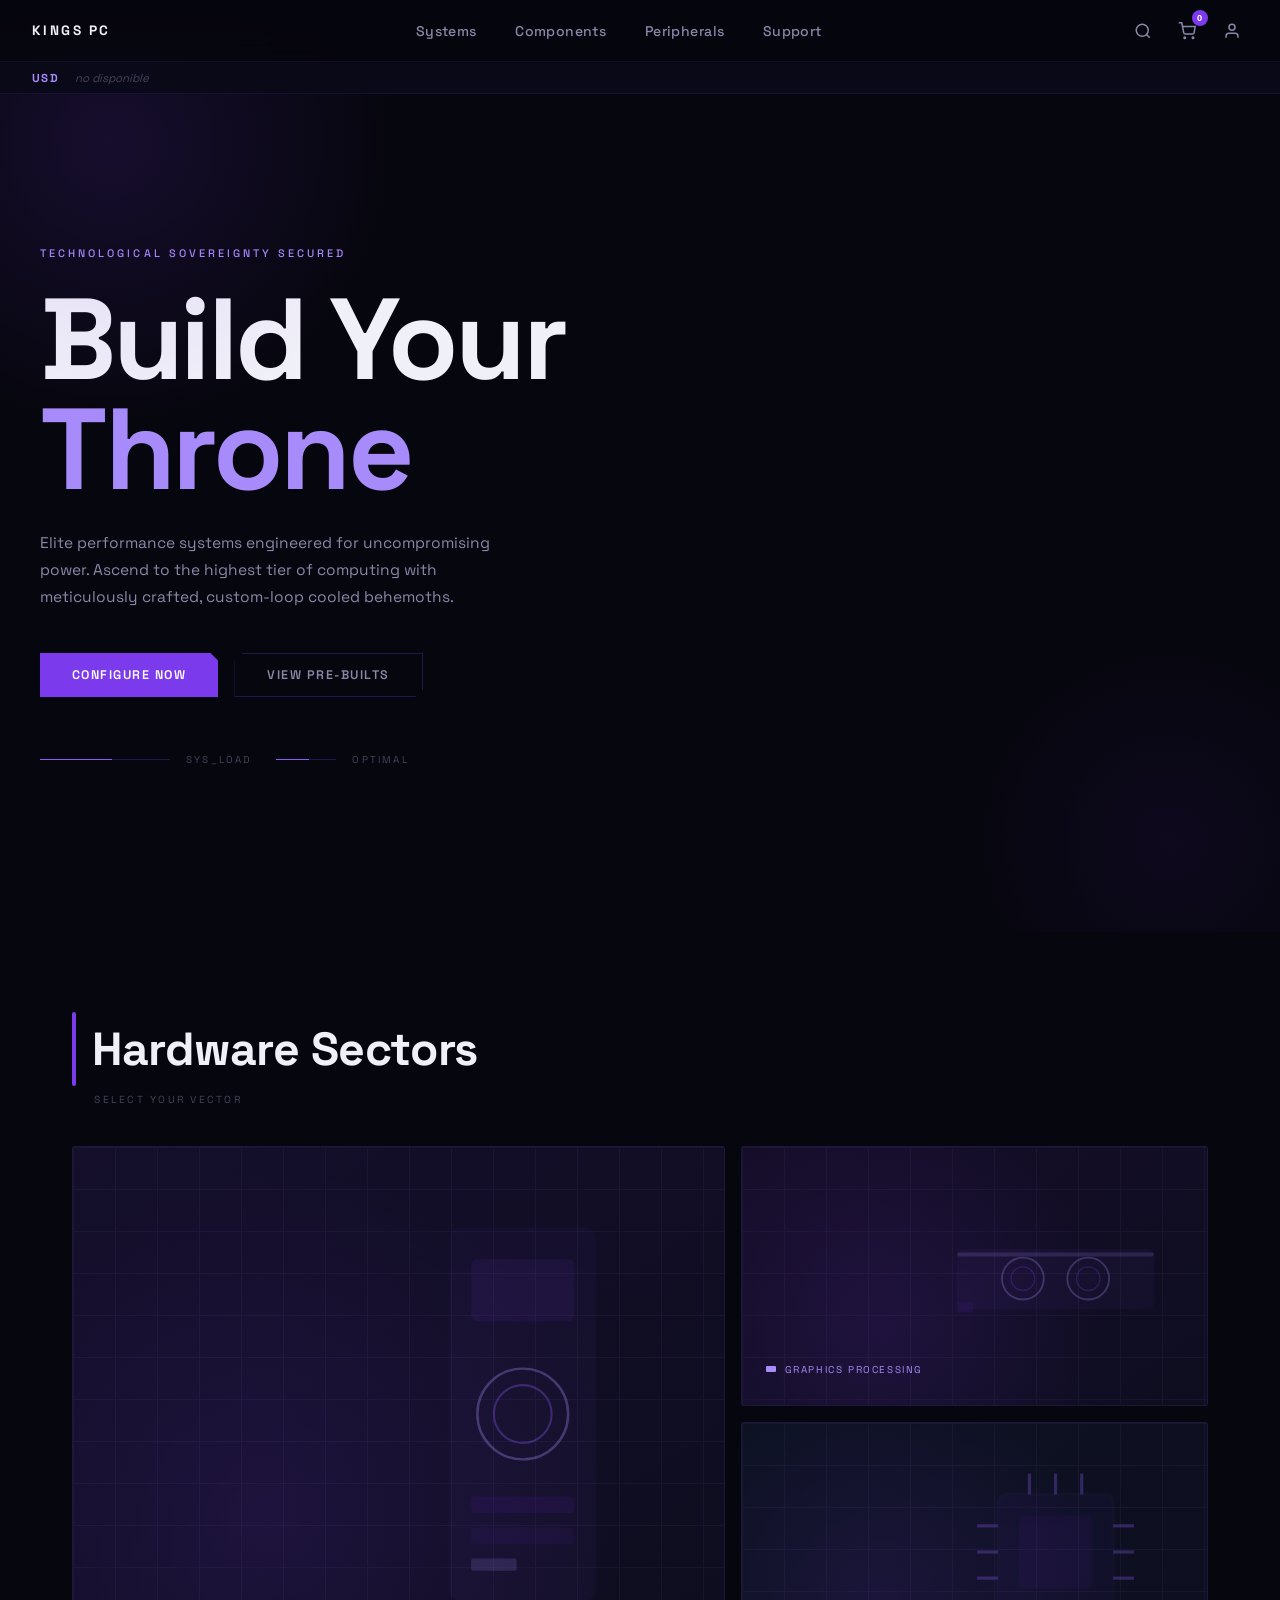
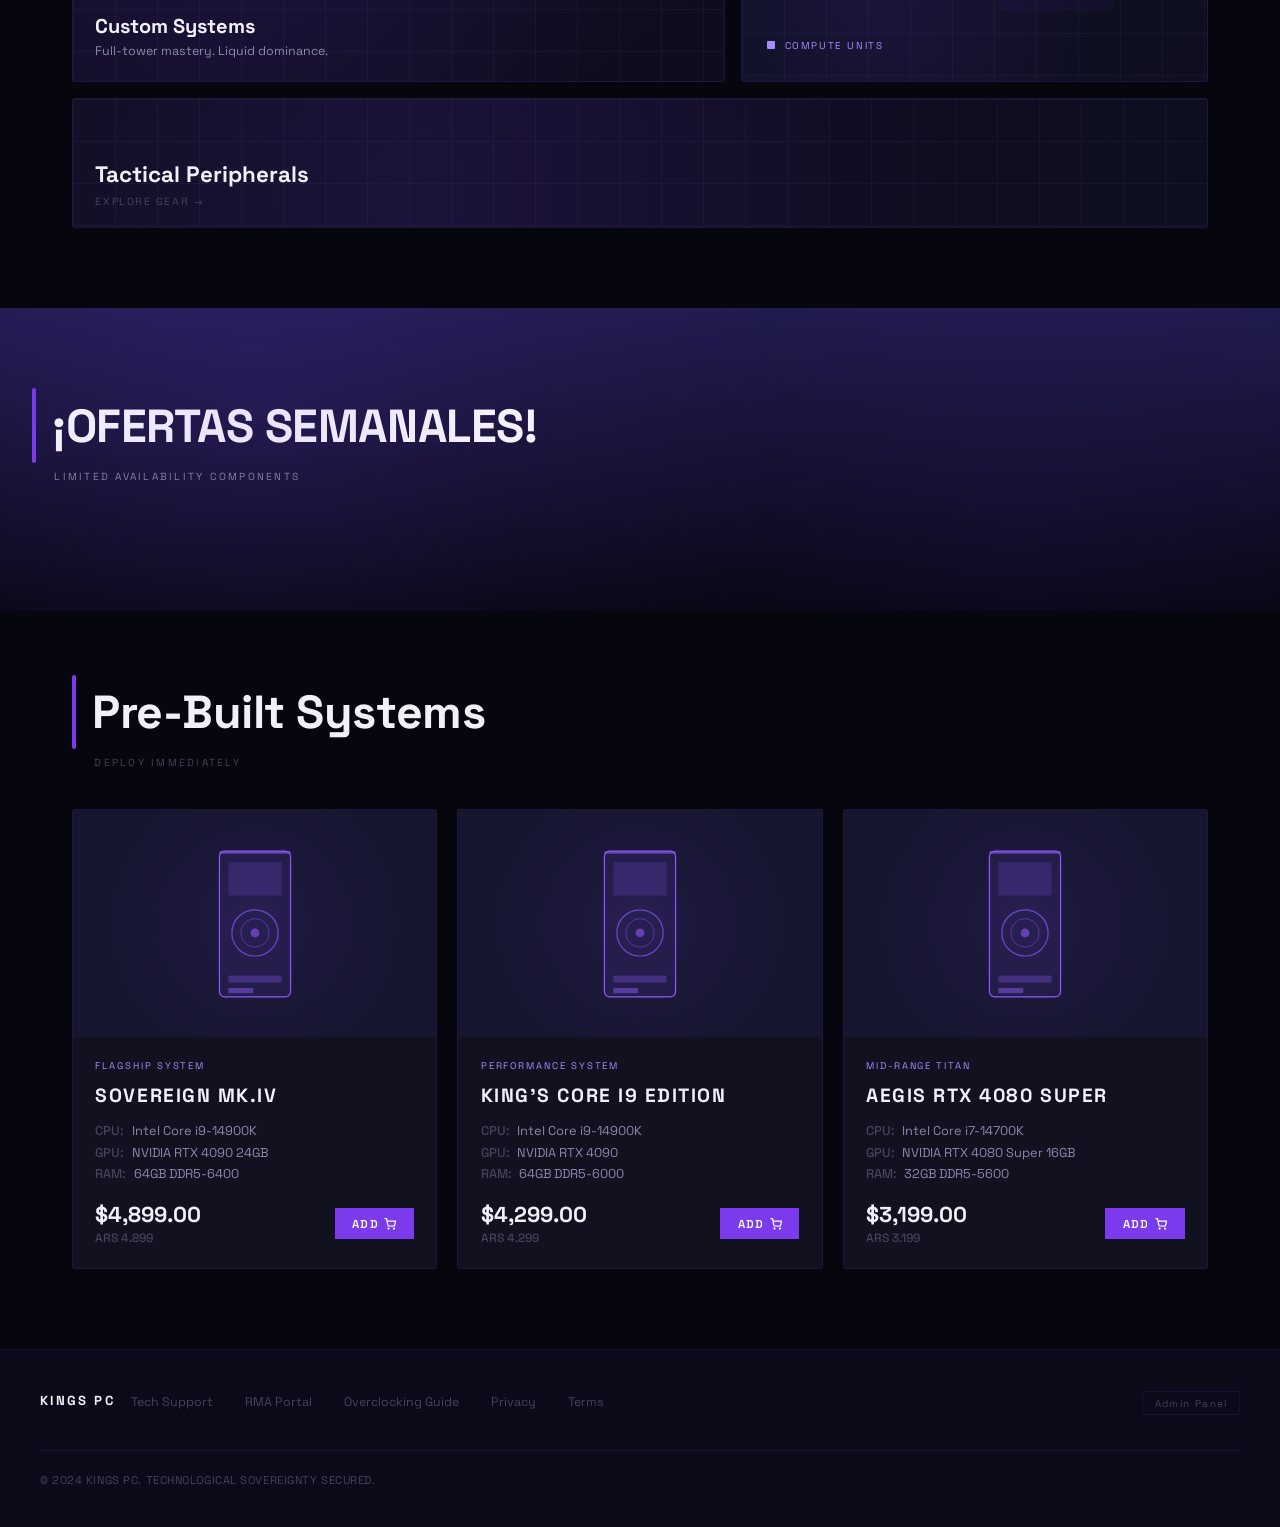
==== index.html @ f5a77131 "renombrar" ====
<!DOCTYPE html>
<html lang="en">
<head>
  <meta charset="UTF-8">
  <meta name="viewport" content="width=device-width, initial-scale=1.0">
  <title>KINGS PC — Technological Sovereignty Secured</title>
  <link rel="preconnect" href="https://fonts.googleapis.com">
  <link href="https://fonts.googleapis.com/css2?family=Space+Grotesk:wght@300;400;500;600;700&display=swap" rel="stylesheet">
  <link rel="stylesheet" href="assets/styles.css">
</head>
<body>

<!-- ── PROMO BANNER ── -->
<div class="promo-banner" id="promo-banner">
  <div class="promo-inner">
    <div class="promo-fire">🔥</div>
    <span class="promo-text" id="promo-text">HOT SALE FINALIZA EN</span>
    <div class="promo-timer" id="promo-timer">
      <div class="time-box"><span id="t-days">00</span><small>DÍAS</small></div>
      <div class="time-sep">:</div>
      <div class="time-box"><span id="t-hours">00</span><small>HS</small></div>
      <div class="time-sep">:</div>
      <div class="time-box"><span id="t-mins">00</span><small>MIN</small></div>
      <div class="time-sep">:</div>
      <div class="time-box"><span id="t-secs">00</span><small>SEG</small></div>
    </div>
    <div class="promo-fire">🔥</div>
  </div>
</div>

<!-- ── NAVIGATION ── -->
<nav class="nav">
  <div class="nav-logo" onclick="goView('home')">KINGS PC</div>
  <ul class="nav-links" id="nav-links"><!-- rendered by app.js --></ul>
  <div class="nav-actions">
    <button class="nav-icon" onclick="goView('home')" title="Search">
      <svg width="18" height="18" viewBox="0 0 24 24" fill="none" stroke="currentColor" stroke-width="2"><circle cx="11" cy="11" r="8"/><line x1="21" y1="21" x2="16.65" y2="16.65"/></svg>
    </button>
    <button class="nav-icon" onclick="goView('cart')" title="Cart">
      <svg width="18" height="18" viewBox="0 0 24 24" fill="none" stroke="currentColor" stroke-width="2"><circle cx="9" cy="21" r="1"/><circle cx="20" cy="21" r="1"/><path d="M1 1h4l2.68 13.39a2 2 0 0 0 2 1.61h9.72a2 2 0 0 0 2-1.61L23 6H6"/></svg>
      <span class="cart-badge" id="cart-badge">0</span>
    </button>
    <button class="nav-icon" onclick="toggleAuthModal()" title="Account">
      <svg width="18" height="18" viewBox="0 0 24 24" fill="none" stroke="currentColor" stroke-width="2"><path d="M20 21v-2a4 4 0 0 0-4-4H8a4 4 0 0 0-4 4v2"/><circle cx="12" cy="7" r="4"/></svg>
      <span class="user-status-dot" id="user-status-dot"></span>
    </button>
    <button class="hamburger" id="ham-btn" onclick="toggleMobNav()">
      <span></span><span></span><span></span>
    </button>
  </div>
</nav>

<!-- ── TICKER DÓLAR ── -->
<div class="dolar-ticker" id="dolar-ticker">
  <span class="ticker-label">USD</span>
  <div class="ticker-items" id="ticker-items">
    <span class="ticker-item loading">cargando cotizaciones…</span>
  </div>
  <span class="ticker-updated" id="ticker-updated"></span>
</div>

<!-- ── MOBILE NAV ── -->
<div class="mob-nav" id="mob-nav">
  <button class="mob-close" onclick="toggleMobNav()">✕</button>
  <div id="mob-nav-links"><!-- rendered by app.js --></div>
</div>

<!-- ══════════════════════════════ HOME VIEW ══════════════════════════════ -->
<section class="view active" id="v-home">

  <!-- HERO -->
  <div class="hero">
    <div class="hero-inner">
      <p class="hero-tag" id="hero-tag"></p>
      <h1 class="hero-title" id="hero-title"></h1>
      <p class="hero-desc" id="hero-desc"></p>
      <div class="hero-btns">
        <button class="btn-fill" id="hero-btn1" onclick="goView('components')"></button>
        <button class="btn-ghost" id="hero-btn2" onclick="scrollToSystems()"></button>
      </div>
      <div class="hero-indicator">
        <div class="ind-bar"></div>
        <span class="ind-label">Sys_Load</span>
        <div class="ind-bar" style="width:60px;margin-left:.5rem"></div>
        <span class="ind-label">Optimal</span>
      </div>
    </div>
  </div>

  <!-- HARDWARE SECTORS -->
  <div class="sectors">
    <div class="sec-hdr">
      <h2>Hardware Sectors</h2>
      <p class="sec-sub">Select Your Vector</p>
    </div>
    <div class="sectors-grid">

      <!-- Large: Custom Systems -->
      <div class="sector-card large" onclick="goView('home');scrollToSystems()">
        <div class="sector-bg bg-custom"></div>
        <div class="sector-grid-lines"></div>
        <div class="sector-glow"></div>
        <svg style="position:absolute;right:12%;top:50%;transform:translateY(-50%);width:38%;opacity:.35" viewBox="0 0 120 200" fill="none" xmlns="http://www.w3.org/2000/svg">
          <rect x="25" y="10" width="70" height="180" rx="5" fill="#8b5cf6" opacity=".12" stroke="#8b5cf6" stroke-width="1.2"/>
          <rect x="35" y="25" width="50" height="30" rx="3" fill="#7c3aed" opacity=".25"/>
          <circle cx="60" cy="100" r="22" fill="none" stroke="#a78bfa" stroke-width="1.2"/>
          <circle cx="60" cy="100" r="14" fill="none" stroke="#8b5cf6" stroke-width="1"/>
          <rect x="35" y="140" width="50" height="8" rx="2" fill="#5b21b6" opacity=".4"/>
          <rect x="35" y="155" width="50" height="8" rx="2" fill="#5b21b6" opacity=".3"/>
          <rect x="35" y="170" width="22" height="6" rx="1" fill="#a78bfa" opacity=".5"/>
        </svg>
        <div class="sector-label">
          <div class="sector-name" id="sector-custom-name">Custom Systems</div>
          <div class="sector-desc" id="sector-custom-desc">Full-tower mastery. Liquid dominance.</div>
        </div>
      </div>

      <!-- Graphics Processing -->
      <div class="sector-card" onclick="goView('components')">
        <div class="sector-bg bg-gpu"></div>
        <div class="sector-grid-lines"></div>
        <div class="sector-glow"></div>
        <svg style="position:absolute;right:10%;top:50%;transform:translateY(-50%);width:45%;opacity:.3" viewBox="0 0 160 80" fill="none" xmlns="http://www.w3.org/2000/svg">
          <rect x="5" y="20" width="150" height="45" rx="4" fill="#8b5cf6" opacity=".15" stroke="#8b5cf6" stroke-width="1.2"/>
          <circle cx="55" cy="42" r="16" fill="none" stroke="#a78bfa" stroke-width="1.4"/>
          <circle cx="55" cy="42" r="9" fill="none" stroke="#7c3aed" stroke-width="1"/>
          <circle cx="105" cy="42" r="16" fill="none" stroke="#a78bfa" stroke-width="1.4"/>
          <circle cx="105" cy="42" r="9" fill="none" stroke="#7c3aed" stroke-width="1"/>
          <rect x="5" y="60" width="12" height="8" rx="1" fill="#5b21b6" opacity=".5"/>
          <rect x="5" y="22" width="150" height="3" rx="1" fill="#a78bfa" opacity=".6"/>
        </svg>
        <div class="sector-label">
          <div class="sector-icon-row">
            <svg width="12" height="12" viewBox="0 0 24 24" fill="currentColor"><rect x="2" y="6" width="20" height="12" rx="2"/></svg>
            <span id="sector-gpu-name">Graphics Processing</span>
          </div>
        </div>
      </div>

      <!-- Compute Units -->
      <div class="sector-card" onclick="goView('components')">
        <div class="sector-bg bg-cpu"></div>
        <div class="sector-grid-lines"></div>
        <div class="sector-glow"></div>
        <svg style="position:absolute;right:10%;top:50%;transform:translateY(-50%);width:45%;opacity:.3" viewBox="0 0 80 80" fill="none" xmlns="http://www.w3.org/2000/svg">
          <rect x="18" y="18" width="44" height="44" rx="3" fill="#7c3aed" opacity=".15" stroke="#8b5cf6" stroke-width="1.2"/>
          <rect x="26" y="26" width="28" height="28" rx="2" fill="#5b21b6" opacity=".3"/>
          <line x1="18" y1="30" x2="10" y2="30" stroke="#8b5cf6" stroke-width="1.2"/>
          <line x1="18" y1="40" x2="10" y2="40" stroke="#8b5cf6" stroke-width="1.2"/>
          <line x1="18" y1="50" x2="10" y2="50" stroke="#8b5cf6" stroke-width="1.2"/>
          <line x1="62" y1="30" x2="70" y2="30" stroke="#8b5cf6" stroke-width="1.2"/>
          <line x1="62" y1="40" x2="70" y2="40" stroke="#8b5cf6" stroke-width="1.2"/>
          <line x1="62" y1="50" x2="70" y2="50" stroke="#8b5cf6" stroke-width="1.2"/>
          <line x1="30" y1="18" x2="30" y2="10" stroke="#8b5cf6" stroke-width="1.2"/>
          <line x1="40" y1="18" x2="40" y2="10" stroke="#8b5cf6" stroke-width="1.2"/>
          <line x1="50" y1="18" x2="50" y2="10" stroke="#8b5cf6" stroke-width="1.2"/>
        </svg>
        <div class="sector-label">
          <div class="sector-icon-row">
            <svg width="12" height="12" viewBox="0 0 24 24" fill="currentColor"><rect x="4" y="4" width="16" height="16" rx="2"/></svg>
            <span id="sector-cpu-name">Compute Units</span>
          </div>
        </div>
      </div>

    </div>

    <!-- Peripherals full-width card -->
    <div class="sector-card" style="margin-top:1rem;height:130px;" onclick="goView('home')">
      <div class="sector-bg bg-periph"></div>
      <div class="sector-grid-lines"></div>
      <div class="sector-glow"></div>
      <div class="sector-label" style="bottom:1.2rem">
        <div class="sector-name" style="font-size:1.4rem" id="sector-periph-name">Tactical Peripherals</div>
        <div class="sector-cta" id="sector-periph-cta">Explore Gear →</div>
      </div>
    </div>
  </div>

    </div>
  </div>

  <!-- WEEKLY OFFERS -->
  <div class="weekly-offers" id="weekly-offers-section">
    <div class="offers-bg"></div>
    <div class="sec-hdr">
      <h2 style="color:#fff">¡OFERTAS SEMANALES!</h2>
      <p class="sec-sub" style="color:rgba(255,255,255,.5)">Limited availability components</p>
    </div>
    <div class="offers-grid" id="offers-grid"></div>
  </div>

  <!-- FEATURED SYSTEMS -->
  <div class="featured" id="featured-systems">
    <div class="sec-hdr">
      <h2>Pre-Built Systems</h2>
      <p class="sec-sub">Deploy Immediately</p>
    </div>
    <div class="sys-grid" id="sys-grid"></div>
  </div>

</section>

<!-- ══════════════════════════════ COMPONENTS VIEW ══════════════════════════════ -->
<section class="view" id="v-components">
  <div class="page-top">
    <h1>Components</h1>
  </div>
  <div class="comp-layout">
    <aside class="filters">
      <div class="filter-group">
        <div class="filter-lbl">Category</div>
        <label class="filter-opt"><input type="checkbox" checked data-filter="cat" value="gpu"><label>Graphics Cards (GPU)</label></label>
        <label class="filter-opt"><input type="checkbox" data-filter="cat" value="cpu"><label>Processors (CPU)</label></label>
        <label class="filter-opt"><input type="checkbox" data-filter="cat" value="mb"><label>Motherboards</label></label>
        <label class="filter-opt"><input type="checkbox" data-filter="cat" value="ram"><label>Memory (RAM)</label></label>
        <label class="filter-opt"><input type="checkbox" data-filter="cat" value="storage"><label>Storage (NVMe)</label></label>
        <label class="filter-opt"><input type="checkbox" data-filter="cat" value="cooling"><label>Cooling</label></label>
      </div>
      <div class="filter-group">
        <div class="filter-lbl">Brand</div>
        <label class="filter-opt"><input type="checkbox" checked data-filter="brand" value="nvidia"><label>NVIDIA</label></label>
        <label class="filter-opt"><input type="checkbox" checked data-filter="brand" value="amd"><label>AMD</label></label>
        <label class="filter-opt"><input type="checkbox" data-filter="brand" value="intel"><label>Intel</label></label>
        <label class="filter-opt"><input type="checkbox" data-filter="brand" value="corsair"><label>Corsair</label></label>
        <label class="filter-opt"><input type="checkbox" data-filter="brand" value="noctua"><label>Noctua</label></label>
      </div>
      <div class="filter-group">
        <div class="filter-lbl">Price Range</div>
        <div class="price-btns">
          <button class="price-btn" onclick="setPriceFilter('under500',this)">Under $500</button>
          <button class="price-btn on" onclick="setPriceFilter('500plus',this)">$500+</button>
          <button class="price-btn on" onclick="setPriceFilter('3000plus',this)">$3000+</button>
        </div>
      </div>
    </aside>
    <div class="prod-grid" id="prod-grid"></div>
  </div>
</section>

<!-- ══════════════════════════════ PRODUCT DETAIL VIEW ══════════════════════════════ -->
<section class="view" id="v-detail">
  <div class="detail-view" id="detail-inner"></div>
</section>

<!-- ══════════════════════════════ CART VIEW ══════════════════════════════ -->
<section class="view" id="v-cart">
  <div class="cart-view">
    <h1 class="cart-ttl">Active Requisition</h1>
    <p class="cart-sub">Verify specifications before initialization</p>
    <div class="cart-layout">
      <div class="cart-items" id="cart-items"></div>
      <div class="order-sum">
        <h3>Order Summary</h3>
        <div class="o-row"><span class="ol" id="cart-item-count">Subtotal (0 items)</span><span class="ov" id="cart-subtotal">$0.00</span></div>
        <div class="o-row"><span class="ol">Secure Shipping</span><span class="om">Calculated next</span></div>
        <div class="o-row"><span class="ol">Estimated Tax</span><span class="om">—</span></div>
        <div class="o-total">
          <span class="ol">Total Due</span>
          <span class="oa" id="cart-total">$0.00</span>
        </div>
        <button class="btn-checkout" onclick="showToast('Redirecting to secure checkout...')">
          Initialize Checkout →
        </button>
        <div class="secure-row">
          <svg width="12" height="12" viewBox="0 0 24 24" fill="none" stroke="currentColor" stroke-width="2"><rect x="3" y="11" width="18" height="11" rx="2"/><path d="M7 11V7a5 5 0 0 1 10 0v4"/></svg>
          Encrypted Transaction
        </div>
      </div>
    </div>
  </div>
</section>

<!-- ── AUTH MODAL ── -->
<div class="auth-overlay" id="auth-overlay">
  <div class="auth-modal">
    <button class="auth-close" onclick="toggleAuthModal()">✕</button>
    
    <div id="auth-logged-in" style="display:none">
      <div class="auth-profile">
        <div class="profile-avatar" id="p-avatar"></div>
        <h2 id="p-name">Username</h2>
        <p id="p-email">user@example.com</p>
        <div class="profile-actions">
          <button class="btn-fill" onclick="logout()">Terminate Session</button>
        </div>
      </div>
    </div>

    <div id="auth-logged-out">
      <div class="auth-tabs">
        <button class="auth-tab active" id="tab-login" onclick="setAuthTab('login')">Login</button>
        <button class="auth-tab" id="tab-signup" onclick="setAuthTab('signup')">Register</button>
      </div>

      <div class="auth-form active" id="form-login">
        <div class="a-field">
          <label>Email Address</label>
          <input type="email" id="l-email" placeholder="name@domain.com">
        </div>
        <div class="a-field">
          <label>Password</label>
          <input type="password" id="l-pass" placeholder="••••••••">
        </div>
        <button class="btn-auth" onclick="login()">Access System</button>
      </div>

      <div class="auth-form" id="form-signup">
        <div class="a-field">
          <label>Full Name</label>
          <input type="text" id="s-name" placeholder="John Doe">
        </div>
        <div class="a-field">
          <label>Email Address</label>
          <input type="email" id="s-email" placeholder="name@domain.com">
        </div>
        <div class="a-field">
          <label>Password</label>
          <input type="password" id="s-pass" placeholder="••••••••">
        </div>
        <button class="btn-auth" onclick="signup()">Initialize Registration</button>
      </div>
    </div>
  </div>
</div>

<!-- ── FOOTER ── -->
<footer>
  <div class="footer-inner">
    <div class="f-logo">Kings PC</div>
    <ul class="f-links" id="f-links"><!-- rendered by app.js --></ul>
    <div style="margin-left:auto">
      <a href="admin/index.html" class="admin-link">Admin Panel</a>
    </div>
    <p class="f-copy" id="f-copy"></p>
  </div>
</footer>

<!-- Toast -->
<div class="toast" id="toast">
  <div class="toast-dot"></div>
  <span id="toast-msg"></span>
</div>

<script src="assets/app.js"></script>
</body>
</html>
---- assets/styles.css ----
:root {
  --bg0: #06060e;
  --bg1: #0a0a18;
  --bg2: #0f0f20;
  --bg3: #141428;
  --card: #111120;
  --card2: #161630;
  --acc: #7c3aed;
  --acc-mid: #8b5cf6;
  --acc-light: #a78bfa;
  --acc-pale: #c4b5fd;
  --acc-glow: rgba(124,58,237,.22);
  --txt: #f0f0f8;
  --txt2: #8888a8;
  --txt3: #44445a;
  --bdr: rgba(110,70,240,.13);
  --bdr-mid: rgba(110,70,240,.28);
  --bdr-hi: rgba(110,70,240,.55);
}
*,*::before,*::after{box-sizing:border-box;margin:0;padding:0}
html{scroll-behavior:smooth}
body{font-family:'Space Grotesk',-apple-system,sans-serif;background:var(--bg0);color:var(--txt);min-height:100vh;overflow-x:hidden}

/* ── NAV ── */
.nav{
  position:fixed;top:0;left:0;right:0;z-index:100;
  display:flex;align-items:center;justify-content:space-between;
  padding:0 2rem;height:62px;
  background:rgba(6,6,14,.88);backdrop-filter:blur(20px);-webkit-backdrop-filter:blur(20px);
  border-bottom:1px solid var(--bdr);
}
.nav-logo{font-size:.85rem;font-weight:700;letter-spacing:.18em;text-transform:uppercase;cursor:pointer;transition:color .2s}
.nav-logo:hover{color:var(--acc-light)}
.nav-links{display:flex;gap:2.4rem;list-style:none}
.nav-links a{text-decoration:none;color:var(--txt2);font-size:.88rem;font-weight:500;letter-spacing:.03em;cursor:pointer;transition:color .2s;padding-bottom:2px;border-bottom:1px solid transparent}
.nav-links a:hover,.nav-links a.active{color:var(--txt)}
.nav-links a.active{border-bottom-color:var(--acc-mid)}
.nav-actions{display:flex;align-items:center;gap:.75rem}
.nav-icon{background:none;border:none;color:var(--txt2);cursor:pointer;padding:.45rem;border-radius:6px;transition:color .2s,background .2s;display:flex;align-items:center;justify-content:center;position:relative}
.nav-icon:hover{color:var(--txt);background:var(--bg3)}
.cart-badge{position:absolute;top:-4px;right:-4px;background:var(--acc);color:#fff;font-size:.58rem;font-weight:700;width:16px;height:16px;border-radius:50%;display:flex;align-items:center;justify-content:center;pointer-events:none}
.hamburger{display:none;background:none;border:none;cursor:pointer;padding:4px;flex-direction:column;gap:5px}
.hamburger span{display:block;width:22px;height:2px;background:var(--txt2);border-radius:2px;transition:all .3s}

/* ── TICKER DÓLAR ── */
.dolar-ticker{
  position:fixed;top:62px;left:0;right:0;z-index:99;
  display:flex;align-items:center;gap:1rem;
  padding:0 2rem;height:32px;
  background:rgba(10,10,24,.92);backdrop-filter:blur(12px);
  border-bottom:1px solid var(--bdr);
  font-size:.72rem;overflow:hidden;
}
.ticker-label{
  font-weight:700;letter-spacing:.12em;text-transform:uppercase;
  color:var(--acc-light);flex-shrink:0;
}
.ticker-items{display:flex;gap:1.6rem;flex:1;overflow:hidden}
.ticker-item{
  display:flex;align-items:center;gap:.45rem;white-space:nowrap;color:var(--txt2);
}
.ticker-item.loading{color:var(--txt3);font-style:italic}
.ticker-casa{font-weight:600;color:var(--txt);letter-spacing:.04em}
.ticker-buy{color:#6ee7b7}
.ticker-sell{color:#f87171}
.ticker-sep{color:var(--txt3)}
.ticker-updated{flex-shrink:0;color:var(--txt3);font-size:.65rem;margin-left:auto}

/* ── VIEWS ── */
.view{display:none}.view.active{display:block}

/* ── HERO ── */
.hero{
  min-height:100vh;display:flex;flex-direction:column;justify-content:center;
  padding:8rem 2rem 5rem;margin-top:32px;position:relative;overflow:hidden;
}
.hero::before{content:'';position:absolute;top:-180px;left:-180px;width:580px;height:580px;background:radial-gradient(circle,rgba(124,58,237,.14) 0%,transparent 70%);pointer-events:none}
.hero::after{content:'';position:absolute;bottom:-120px;right:-100px;width:420px;height:420px;background:radial-gradient(circle,rgba(91,33,182,.09) 0%,transparent 70%);pointer-events:none}
.hero-inner{max-width:1200px;margin:0 auto;width:100%}
.hero-tag{font-size:.68rem;letter-spacing:.28em;text-transform:uppercase;color:var(--acc-light);margin-bottom:1.6rem;font-weight:500}
.hero-title{font-size:clamp(3.2rem,9vw,7.5rem);font-weight:700;line-height:.95;margin-bottom:1.6rem;letter-spacing:-.03em}
.hero-title .acc{color:var(--acc-light)}
.hero-desc{font-size:.97rem;color:var(--txt2);line-height:1.75;max-width:460px;margin-bottom:2.6rem}
.hero-btns{display:flex;gap:1rem;flex-wrap:wrap}
.btn-fill{
  background:var(--acc);color:#fff;border:none;padding:.82rem 2rem;
  font-family:inherit;font-size:.78rem;font-weight:600;letter-spacing:.12em;text-transform:uppercase;
  cursor:pointer;transition:background .2s,transform .15s;
  clip-path:polygon(0 0,calc(100% - 8px) 0,100% 8px,100% 100%,0 100%);
}
.btn-fill:hover{background:var(--acc-mid);transform:translateY(-1px)}
.btn-ghost{
  background:transparent;color:var(--txt2);padding:.82rem 2rem;
  border:1px solid var(--bdr-mid);font-family:inherit;font-size:.78rem;font-weight:600;letter-spacing:.12em;text-transform:uppercase;
  cursor:pointer;transition:all .2s;
  clip-path:polygon(8px 0,100% 0,100% calc(100% - 8px),calc(100% - 8px) 100%,0 100%,0 8px);
}
.btn-ghost:hover{color:var(--txt);border-color:var(--bdr-hi);transform:translateY(-1px)}
.hero-indicator{display:flex;align-items:center;gap:1rem;margin-top:3.5rem}
.ind-bar{height:1px;width:130px;background:var(--bdr-mid);position:relative;overflow:hidden}
.ind-bar::after{content:'';position:absolute;left:0;top:0;height:100%;width:55%;background:var(--acc-mid);animation:indSlide 3s ease-in-out infinite}
@keyframes indSlide{0%{transform:translateX(-100%)}50%{transform:translateX(100%)}100%{transform:translateX(220%)}}
.ind-label{font-size:.62rem;letter-spacing:.22em;color:var(--txt3);text-transform:uppercase}

/* ── SECTORS ── */
.sectors{padding:5rem 2rem;max-width:1200px;margin:0 auto}
.sec-hdr{margin-bottom:2.5rem}
.sec-hdr h2{font-size:clamp(1.8rem,4vw,2.9rem);font-weight:700;letter-spacing:-.01em;display:flex;align-items:center;gap:1rem}
.sec-hdr h2::before{content:'';display:block;width:4px;height:1.6em;background:var(--acc);border-radius:2px;flex-shrink:0}
.sec-sub{font-size:.64rem;letter-spacing:.22em;text-transform:uppercase;color:var(--txt3);margin-top:.45rem;margin-left:1.4rem}
.sectors-grid{display:grid;grid-template-columns:1.4fr 1fr;grid-template-rows:260px 260px;gap:1rem}
.sector-card{
  position:relative;border-radius:3px;overflow:hidden;cursor:pointer;
  border:1px solid var(--bdr);transition:border-color .3s,transform .3s;background:var(--card);
}
.sector-card:hover{border-color:var(--bdr-mid);transform:scale(1.015)}
.sector-card.large{grid-row:1/3}
.sector-bg{position:absolute;inset:0;background-size:cover;background-position:center;opacity:.35;transition:opacity .3s,transform .4s}
.sector-card:hover .sector-bg{opacity:.55;transform:scale(1.06)}
.sector-grid-lines{
  position:absolute;inset:0;opacity:.06;
  background-image:linear-gradient(var(--acc-light) 1px,transparent 1px),linear-gradient(90deg,var(--acc-light) 1px,transparent 1px);
  background-size:42px 42px;
}
.sector-label{position:absolute;bottom:1.4rem;left:1.4rem;right:1.4rem}
.sector-icon-row{font-size:.62rem;letter-spacing:.16em;color:var(--acc-light);text-transform:uppercase;margin-bottom:.45rem;display:flex;align-items:center;gap:.5rem}
.sector-name{font-size:1.25rem;font-weight:700;color:var(--txt)}
.sector-desc{font-size:.78rem;color:var(--txt2);margin-top:.28rem}
.sector-cta{font-size:.65rem;letter-spacing:.15em;color:var(--txt3);text-transform:uppercase;margin-top:.4rem}
.sector-glow{position:absolute;inset:0;background:radial-gradient(circle at 30% 70%,rgba(124,58,237,.12) 0%,transparent 60%);pointer-events:none}
.bg-custom{background:linear-gradient(145deg,#1a0a40 0%,#07051a 100%)}
.bg-gpu{background:linear-gradient(145deg,#1e053a 0%,#080720 100%)}
.bg-cpu{background:linear-gradient(145deg,#051428 0%,#080820 100%)}
.bg-periph{background:linear-gradient(90deg,#050a1e 0%,#100528 50%,#050a1e 100%)}

/* ── FEATURED SYSTEMS ── */
.featured{padding:4rem 2rem 5rem;max-width:1200px;margin:0 auto}
.sys-grid{display:grid;grid-template-columns:repeat(auto-fill,minmax(300px,1fr));gap:1.25rem;margin-top:2.5rem}
.sys-card{
  background:var(--card);border:1px solid var(--bdr);border-radius:3px;
  overflow:hidden;cursor:pointer;transition:all .3s;
}
.sys-card:hover{border-color:var(--bdr-mid);transform:translateY(-4px);box-shadow:0 16px 50px rgba(124,58,237,.14)}
.sys-img{width:100%;aspect-ratio:16/10;display:flex;align-items:center;justify-content:center;overflow:hidden;position:relative}
.sys-info{padding:1.4rem}
.sys-tier{font-size:.6rem;letter-spacing:.2em;color:var(--acc-light);text-transform:uppercase;margin-bottom:.7rem}
.sys-name{font-size:1.2rem;font-weight:700;text-transform:uppercase;letter-spacing:.08em;margin-bottom:.9rem}
.sys-specs{display:flex;flex-direction:column;gap:.28rem;margin-bottom:1.2rem}
.sys-spec-row{font-size:.8rem;color:var(--txt2)}
.sys-spec-row strong{color:var(--txt3);font-weight:500;margin-right:.45rem}
.sys-foot{display:flex;align-items:center;justify-content:space-between}
.sys-price-usd{font-size:1.35rem;font-weight:700;color:var(--txt)}
.sys-price-ars{font-size:.75rem;color:var(--txt3);font-weight:500;margin-top:.1rem}
.prod-price-container,.sys-price-container{display:flex;flex-direction:column}
.prod-price-usd{font-size:1.15rem;font-weight:700;color:var(--txt)}
.prod-price-ars{font-size:.68rem;color:var(--txt3);font-weight:500}

/* Detail View Prices */
.detail-price-container{margin-bottom:2rem;display:flex;flex-direction:column;gap:.2rem}
.detail-price-usd{font-size:2.6rem;font-weight:700;color:var(--txt)}
.detail-price-ars{font-size:1.1rem;color:var(--txt3);font-weight:500;letter-spacing:.02em}

/* Cart Sums */
#cart-subtotal,#cart-total{display:flex;flex-direction:column;align-items:flex-end}
.sum-ars{font-size:.8rem;color:var(--txt3);margin-top:.2rem}
.sum-total-ars{font-size:.9rem;color:var(--txt3);margin-top:.3rem;font-weight:500}

/* Cart Items Prices */
.ci-price-container{display:flex;flex-direction:column;align-items:flex-end}
.ci-price-usd{font-size:1.1rem;font-weight:700;color:var(--acc-light)}
.ci-price-ars{font-size:.72rem;color:var(--txt3);font-weight:500}

/* ── COMPONENTS PAGE ── */
.page-top{padding:6.5rem 2rem 1.8rem;border-bottom:1px solid var(--bdr);background:var(--bg1)}
.page-top h1{font-size:clamp(1.4rem,3vw,2rem);font-weight:700;letter-spacing:.06em;text-transform:uppercase}
.comp-layout{display:grid;grid-template-columns:230px 1fr;gap:2rem;max-width:1200px;margin:0 auto;padding:2rem}
.filters{position:sticky;top:75px;height:fit-content}
.filter-group{margin-bottom:1.8rem}
.filter-lbl{font-size:.62rem;letter-spacing:.22em;text-transform:uppercase;color:var(--txt3);margin-bottom:.9rem;border-bottom:1px solid var(--bdr);padding-bottom:.45rem}
.filter-opt{display:flex;align-items:center;gap:.7rem;margin-bottom:.55rem;cursor:pointer}
.filter-opt input[type=checkbox]{
  appearance:none;-webkit-appearance:none;width:15px;height:15px;
  border:1px solid var(--bdr-mid);background:var(--bg2);border-radius:3px;cursor:pointer;
  position:relative;flex-shrink:0;transition:background .2s,border-color .2s;
}
.filter-opt input[type=checkbox]:checked{background:var(--acc);border-color:var(--acc)}
.filter-opt input[type=checkbox]:checked::after{
  content:'';position:absolute;left:4px;top:1px;width:5px;height:9px;
  border:2px solid #fff;border-top:none;border-left:none;transform:rotate(45deg);
}
.filter-opt label{font-size:.84rem;color:var(--txt2);cursor:pointer;transition:color .2s}
.filter-opt:hover label{color:var(--txt)}
.price-btns{display:flex;gap:.5rem;flex-wrap:wrap}
.price-btn{
  background:var(--bg3);border:1px solid var(--bdr-mid);color:var(--txt2);
  padding:.38rem .85rem;font-family:inherit;font-size:.76rem;font-weight:500;
  cursor:pointer;transition:all .2s;border-radius:2px;
}
.price-btn:hover,.price-btn.on{background:var(--acc);border-color:var(--acc);color:#fff}
.prod-grid{display:grid;grid-template-columns:repeat(auto-fill,minmax(232px,1fr));gap:1rem}
.prod-card{
  background:var(--card);border:1px solid var(--bdr);border-radius:3px;
  overflow:hidden;cursor:pointer;transition:border-color .3s,transform .2s,box-shadow .3s;
}
.prod-card:hover{border-color:var(--bdr-mid);transform:translateY(-3px);box-shadow:0 12px 40px rgba(124,58,237,.12)}
.prod-img{width:100%;aspect-ratio:1;display:flex;align-items:center;justify-content:center;overflow:hidden;position:relative}
.prod-stat{
  display:flex;justify-content:space-between;padding:.45rem .9rem;
  background:rgba(0,0,0,.28);border-top:1px solid var(--bdr);border-bottom:1px solid var(--bdr);
}
.stat-lbl{font-size:.63rem;letter-spacing:.1em;color:var(--txt3);text-transform:uppercase}
.stat-val{font-size:.63rem;letter-spacing:.06em;color:var(--acc-light);font-weight:600}
.prod-info{padding:.9rem}
.prod-brand{font-size:.62rem;letter-spacing:.16em;color:var(--txt3);text-transform:uppercase;margin-bottom:.45rem}
.prod-name{font-size:.98rem;font-weight:700;line-height:1.3;margin-bottom:.45rem;color:var(--txt)}
.prod-desc{font-size:.78rem;color:var(--txt2);line-height:1.5;margin-bottom:.9rem;display:-webkit-box;-webkit-line-clamp:2;-webkit-box-orient:vertical;overflow:hidden}
.prod-foot{display:flex;align-items:center;justify-content:space-between;gap:.6rem}
.prod-price{font-size:1.15rem;font-weight:700}
.btn-add{
  background:var(--acc);color:#fff;border:none;padding:.52rem 1.1rem;
  font-family:inherit;font-size:.72rem;font-weight:600;letter-spacing:.1em;cursor:pointer;
  text-transform:uppercase;transition:background .2s;display:flex;align-items:center;gap:.35rem;white-space:nowrap;
}
.btn-add:hover{background:var(--acc-mid)}

/* ── PRODUCT DETAIL ── */
.detail-view{padding:7rem 2rem 4rem;max-width:1200px;margin:0 auto}
.back-btn{
  background:none;border:none;color:var(--txt2);cursor:pointer;font-family:inherit;
  font-size:.8rem;letter-spacing:.05em;display:flex;align-items:center;gap:.5rem;
  margin-bottom:2.2rem;transition:color .2s;padding:0;
}
.back-btn:hover{color:var(--txt)}
.detail-grid{display:grid;grid-template-columns:1fr 1fr;gap:4rem;align-items:start}
.detail-img{
  background:var(--card);border:1px solid var(--bdr);border-radius:3px;
  aspect-ratio:1;display:flex;align-items:center;justify-content:center;overflow:hidden;position:relative;
}
.detail-img::before{content:'';position:absolute;inset:0;background:radial-gradient(circle at 50% 50%,rgba(124,58,237,.09) 0%,transparent 70%)}
.detail-brand{font-size:.68rem;letter-spacing:.2em;color:var(--txt3);text-transform:uppercase;margin-bottom:.9rem}
.detail-name{font-size:clamp(2rem,4vw,3.5rem);font-weight:700;line-height:1.05;letter-spacing:-.02em;margin-bottom:1.4rem}
.detail-desc{font-size:.95rem;color:var(--txt2);line-height:1.75;margin-bottom:2rem}
.detail-price{font-size:2.6rem;font-weight:700;margin-bottom:2rem}
.detail-actions{display:flex;gap:.9rem;margin-bottom:2.5rem}
.btn-add-lg{
  flex:1;background:var(--acc-mid);color:#fff;border:none;padding:1rem 2rem;
  font-family:inherit;font-size:.82rem;font-weight:600;letter-spacing:.12em;text-transform:uppercase;
  cursor:pointer;transition:background .2s;
}
.btn-add-lg:hover{background:var(--acc)}
.btn-wish{
  background:transparent;border:1px solid var(--bdr-mid);color:var(--txt2);
  padding:1rem;cursor:pointer;transition:all .2s;display:flex;align-items:center;justify-content:center;
}
.btn-wish:hover{border-color:var(--acc-mid);color:var(--acc-light)}
.specs-grid{display:grid;grid-template-columns:1fr 1fr;gap:.7rem}
.spec-item{background:var(--bg2);border:1px solid var(--bdr);padding:.9rem;border-radius:3px}
.spec-lbl{font-size:.62rem;letter-spacing:.2em;color:var(--txt3);text-transform:uppercase;margin-bottom:.4rem}
.spec-val{font-size:.9rem;font-weight:600;color:var(--txt)}

/* ── CART ── */
.cart-view{padding:7rem 2rem 4rem;max-width:1200px;margin:0 auto}
.cart-ttl{font-size:clamp(2rem,5vw,4.2rem);font-weight:800;letter-spacing:.06em;text-transform:uppercase;margin-bottom:.4rem}
.cart-sub{font-size:.62rem;letter-spacing:.26em;color:var(--txt3);text-transform:uppercase;margin-bottom:3rem}
.cart-layout{display:grid;grid-template-columns:1fr 330px;gap:2rem;align-items:start}
.cart-items{display:flex;flex-direction:column;gap:.9rem}
.cart-item{
  background:var(--card);border:1px solid var(--bdr);border-radius:3px;padding:1.4rem;
  display:grid;grid-template-columns:76px 1fr auto;gap:1.2rem;align-items:start;
}
.ci-img{
  width:76px;height:76px;background:var(--bg3);border:1px solid var(--bdr);border-radius:3px;
  display:flex;align-items:center;justify-content:center;overflow:hidden;flex-shrink:0;
}
.ci-type{font-size:.58rem;letter-spacing:.2em;color:var(--txt3);text-transform:uppercase;margin-bottom:.35rem}
.ci-name{font-size:.96rem;font-weight:700;text-transform:uppercase;letter-spacing:.05em;margin-bottom:.45rem}
.ci-spec{font-size:.76rem;color:var(--txt2);line-height:1.65}
.ci-spec strong{color:var(--txt3);font-weight:500;margin-right:.4rem}
.ci-right{display:flex;flex-direction:column;align-items:flex-end;gap:.7rem}
.ci-rm{background:none;border:none;color:var(--txt3);cursor:pointer;font-size:1.1rem;transition:color .2s;padding:0;line-height:1}
.ci-rm:hover{color:#f87171}
.ci-price{font-size:1.1rem;font-weight:700;color:var(--acc-light)}
.ci-qty{display:flex;align-items:center;gap:.7rem}
.qty-btn{
  background:var(--bg3);border:1px solid var(--bdr-mid);color:var(--txt);
  width:26px;height:26px;display:flex;align-items:center;justify-content:center;
  cursor:pointer;font-size:.95rem;transition:all .2s;border-radius:2px;
}
.qty-btn:hover{border-color:var(--acc-mid);color:var(--acc-light)}
.qty-n{font-size:.9rem;font-weight:600;min-width:20px;text-align:center}
.order-sum{
  background:var(--card);border:1px solid var(--bdr);border-radius:3px;padding:1.4rem;
  position:sticky;top:78px;
}
.order-sum h3{font-size:.62rem;letter-spacing:.22em;text-transform:uppercase;color:var(--txt3);margin-bottom:1.4rem;padding-bottom:.7rem;border-bottom:1px solid var(--bdr)}
.o-row{display:flex;justify-content:space-between;align-items:center;margin-bottom:.7rem;font-size:.88rem}
.o-row .ol{color:var(--txt2)}.o-row .ov{color:var(--txt);font-weight:500}.o-row .om{color:var(--txt3);font-size:.8rem}
.o-total{display:flex;justify-content:space-between;align-items:center;margin:1.4rem 0;padding-top:.9rem;border-top:1px solid var(--bdr)}
.o-total .ol{font-size:.62rem;letter-spacing:.22em;text-transform:uppercase;color:var(--txt3)}
.o-total .oa{font-size:1.85rem;font-weight:700}
.btn-checkout{
  width:100%;background:var(--acc-mid);color:#fff;border:none;padding:.95rem;
  font-family:inherit;font-size:.78rem;font-weight:600;letter-spacing:.14em;text-transform:uppercase;
  cursor:pointer;transition:background .2s;display:flex;align-items:center;justify-content:center;gap:.5rem;
}
.btn-checkout:hover{background:var(--acc)}
.secure-row{display:flex;align-items:center;justify-content:center;gap:.4rem;margin-top:.7rem;font-size:.68rem;color:var(--txt3);letter-spacing:.1em}
.empty-cart{text-align:center;padding:4rem 2rem;color:var(--txt3)}
.empty-cart-icon{font-size:2.8rem;margin-bottom:.9rem;opacity:.45}
.empty-cart h3{font-size:1rem;font-weight:600;margin-bottom:.45rem;color:var(--txt2)}

/* ── FOOTER ── */
footer{background:var(--bg1);border-top:1px solid var(--bdr);padding:2.5rem 2rem}
.footer-inner{max-width:1200px;margin:0 auto;display:flex;align-items:center;justify-content:space-between;flex-wrap:wrap;gap:1rem}
.f-logo{font-size:.82rem;font-weight:700;letter-spacing:.18em;text-transform:uppercase}
.f-links{display:flex;gap:2rem;list-style:none}
.f-links a{text-decoration:none;font-size:.78rem;color:var(--txt3);transition:color .2s;cursor:pointer}
.f-links a:hover{color:var(--txt2)}
.f-copy{font-size:.7rem;color:var(--txt3);letter-spacing:.05em;width:100%;margin-top:1.4rem;padding-top:1.4rem;border-top:1px solid var(--bdr)}
.admin-link{font-size:.62rem;letter-spacing:.14em;color:var(--txt3);text-decoration:none;padding:.3rem .7rem;border:1px solid var(--bdr);border-radius:2px;transition:all .2s}
.admin-link:hover{color:var(--acc-light);border-color:var(--bdr-mid)}

/* ── TOAST ── */
.toast{
  position:fixed;bottom:2rem;right:2rem;background:var(--card);border:1px solid var(--bdr-hi);
  padding:.9rem 1.4rem;border-radius:3px;font-size:.83rem;color:var(--txt);z-index:200;
  transform:translateY(80px);opacity:0;transition:all .3s ease;display:flex;align-items:center;gap:.7rem;
  box-shadow:0 8px 30px rgba(0,0,0,.4);
}
.toast.show{transform:translateY(0);opacity:1}
.toast-dot{width:7px;height:7px;border-radius:50%;background:var(--acc-light);flex-shrink:0}

/* ── AUTH MODAL ── */
.auth-overlay {
  display: none; position: fixed; inset: 0; z-index: 500;
  background: rgba(6,6,14,.9); backdrop-filter: blur(10px);
  align-items: center; justify-content: center; padding: 2rem;
}
.auth-overlay.open { display: flex; }
.auth-modal {
  background: var(--bg2); border: 1px solid var(--bdr-mid);
  width: 100%; max-width: 400px; padding: 2.5rem; border-radius: 6px;
  position: relative; box-shadow: 0 20px 80px rgba(0,0,0,.5);
}
.auth-close {
  position: absolute; top: 1.2rem; right: 1.2rem;
  background: none; border: none; color: var(--txt3); font-size: 1.2rem; cursor: pointer;
}
.auth-close:hover { color: var(--txt); }
.auth-tabs { display: flex; border-bottom: 1px solid var(--bdr); margin-bottom: 2rem; }
.auth-tab {
  flex: 1; background: none; border: none; color: var(--txt3);
  padding: .8rem; font-family: inherit; font-size: .8rem; font-weight: 600;
  letter-spacing: .1em; text-transform: uppercase; cursor: pointer;
  transition: all .2s; border-bottom: 2px solid transparent;
}
.auth-tab.active { color: var(--acc-light); border-bottom-color: var(--acc); }
.auth-form { display: none; flex-direction: column; gap: 1.4rem; }
.auth-form.active { display: flex; }
.a-field { display: flex; flex-direction: column; gap: .5rem; }
.a-field label { font-size: .62rem; letter-spacing: .15em; text-transform: uppercase; color: var(--txt3); font-weight: 600; }
.a-field input {
  background: var(--bg3); border: 1px solid var(--bdr-mid); color: var(--txt);
  padding: .75rem 1rem; border-radius: 3px; font-family: inherit; outline: none;
}
.a-field input:focus { border-color: var(--acc-mid); }
.btn-auth {
  background: var(--acc); color: #fff; border: none; padding: .9rem;
  font-family: inherit; font-size: .78rem; font-weight: 600; letter-spacing: .12em;
  text-transform: uppercase; cursor: pointer; transition: background .2s; margin-top: .5rem;
}
.btn-auth:hover { background: var(--acc-mid); }

/* Profile View */
.auth-profile { text-align: center; }
.profile-avatar {
  width: 70px; height: 70px; background: var(--acc-glow); border: 1px solid var(--acc-mid);
  border-radius: 50%; margin: 0 auto 1.2rem; display: flex; align-items: center; justify-content: center;
  font-size: 1.8rem; font-weight: 700; color: var(--acc-light);
}
.auth-profile h2 { font-size: 1.4rem; margin-bottom: .4rem; }
.auth-profile p { font-size: .85rem; color: var(--txt3); margin-bottom: 2rem; }
.user-status-dot {
  position: absolute; bottom: 2px; right: 2px; width: 6px; height: 6px;
  background: var(--success); border-radius: 50%; display: none;
  box-shadow: 0 0 0 2px var(--bg1);
}
.user-status-dot.online { display: block; }

/* ── PROMO BANNER ── */
.promo-banner {
  background: linear-gradient(90deg, #f97316 0%, #fbbf24 50%, #f97316 100%);
  color: #000;
  padding: .6rem 2rem;
  font-weight: 700;
  position: sticky;
  top: 0;
  z-index: 110;
  border-bottom: 2px solid rgba(0,0,0,.1);
}
.promo-inner {
  max-width: 1200px;
  margin: 0 auto;
  display: flex;
  align-items: center;
  justify-content: center;
  gap: 1.5rem;
}
.promo-text {
  font-size: .8rem;
  letter-spacing: .05em;
  text-transform: uppercase;
  white-space: nowrap;
}
.promo-timer {
  display: flex;
  align-items: center;
  gap: .8rem;
}
.time-box {
  display: flex;
  flex-direction: column;
  align-items: center;
  background: #000;
  color: #fff;
  padding: .2rem .6rem;
  border-radius: 4px;
  min-width: 50px;
}
.time-box span { font-size: 1.1rem; line-height: 1.2; }
.time-box small { font-size: .5rem; font-weight: 800; opacity: .7; }
.time-sep { font-weight: 900; color: #000; font-size: 1.2rem; }
.promo-fire { font-size: 1.2rem; animation: firePulse 1s infinite alternate; }
@keyframes firePulse { from { transform: scale(1); } to { transform: scale(1.2); } }

/* Offset nav when promo is present */
body.has-promo .nav { top: 58px; }
body.has-promo .dolar-ticker { top: 120px; }
body.has-promo .hero { margin-top: 58px; }

/* ── WEEKLY OFFERS ── */
.weekly-offers {
  background: linear-gradient(180deg, #1e1b4b 0%, #06060e 100%);
  padding: 5rem 2rem;
  position: relative;
  overflow: hidden;
}
.offers-bg {
  position: absolute;
  inset: 0;
  background-image: radial-gradient(circle at 20% 30%, rgba(124,58,237,.15) 0%, transparent 50%),
                    radial-gradient(circle at 80% 70%, rgba(91,33,182,.1) 0%, transparent 50%);
}
.offers-grid {
  display: grid;
  grid-template-columns: repeat(auto-fill, minmax(220px, 1fr));
  gap: 1.5rem;
  max-width: 1200px;
  margin: 3rem auto 0;
  position: relative;
}
.offer-card {
  background: #fff;
  border-radius: 8px;
  overflow: hidden;
  position: relative;
  transition: all .3s;
  cursor: pointer;
  display: flex;
  flex-direction: column;
}
.offer-card:hover { transform: scale(1.03); box-shadow: 0 15px 40px rgba(0,0,0,.3); }
.offer-badge {
  position: absolute;
  top: 10px; right: 10px;
  background: #7c3aed;
  color: #fff;
  font-size: .65rem;
  font-weight: 800;
  padding: .3rem .6rem;
  border-radius: 4px;
  z-index: 2;
}
.offer-img {
  width: 100%;
  aspect-ratio: 1;
  background: #f8fafc;
  display: flex;
  align-items: center;
  justify-content: center;
  padding: 1.5rem;
}
.offer-img img { width: 100%; height: 100%; object-fit: contain; }
.offer-info {
  padding: 1.2rem;
  background: #111827;
  color: #fff;
  flex: 1;
  display: flex;
  flex-direction: column;
}
.offer-name {
  font-size: .85rem;
  font-weight: 700;
  margin-bottom: .8rem;
  line-height: 1.3;
  min-height: 2.6em;
  display: -webkit-box;
  -webkit-line-clamp: 2;
  -webkit-box-orient: vertical;
  overflow: hidden;
}
.offer-price {
  display: flex;
  flex-direction: column;
  gap: .1rem;
}
.op-usd { font-size: 1.2rem; font-weight: 800; color: #fff; }
.op-ars { font-size: .7rem; color: #9ca3af; }
.btn-add-offer {
  position: absolute;
  bottom: 1.2rem;
  right: 1.2rem;
  background: #3b82f6;
  color: #fff;
  border: none;
  width: 36px; height: 36px;
  border-radius: 6px;
  cursor: pointer;
  display: flex;
  align-items: center;
  justify-content: center;
  transition: background .2s;
}
.btn-add-offer:hover { background: #2563eb; }

/* ── MOBILE NAV ── */
.mob-nav{
  display:none;position:fixed;inset:0;z-index:99;background:rgba(6,6,14,.97);
  flex-direction:column;align-items:center;justify-content:center;gap:2rem;
}
.mob-nav.open{display:flex}
.mob-nav a{font-size:1.5rem;font-weight:700;color:var(--txt2);text-decoration:none;letter-spacing:.05em;cursor:pointer;transition:color .2s}
.mob-nav a:hover{color:var(--txt)}
.mob-close{position:absolute;top:1.4rem;right:1.4rem;background:none;border:none;color:var(--txt2);font-size:1.5rem;cursor:pointer}

/* ── RESPONSIVE ── */
@media(max-width:900px){
  .nav-links{display:none}.hamburger{display:flex}
  .sectors-grid{grid-template-columns:1fr;grid-template-rows:auto}
  .sector-card.large{grid-row:auto;height:280px}.sector-card{height:190px}
  .comp-layout{grid-template-columns:1fr}.filters{position:static}
  .prod-grid{grid-template-columns:repeat(auto-fill,minmax(200px,1fr))}
  .detail-grid{grid-template-columns:1fr;gap:2rem}
  .cart-layout{grid-template-columns:1fr}.order-sum{position:static}
}
@media(max-width:600px){
  .nav{padding:0 1rem}.hero{padding:7rem 1.2rem 3rem}
  .sectors{padding:3rem 1.2rem}.featured{padding:3rem 1.2rem}
  .cart-item{grid-template-columns:60px 1fr}
  .ci-right{grid-column:1/-1;flex-direction:row;justify-content:space-between;align-items:center}
}
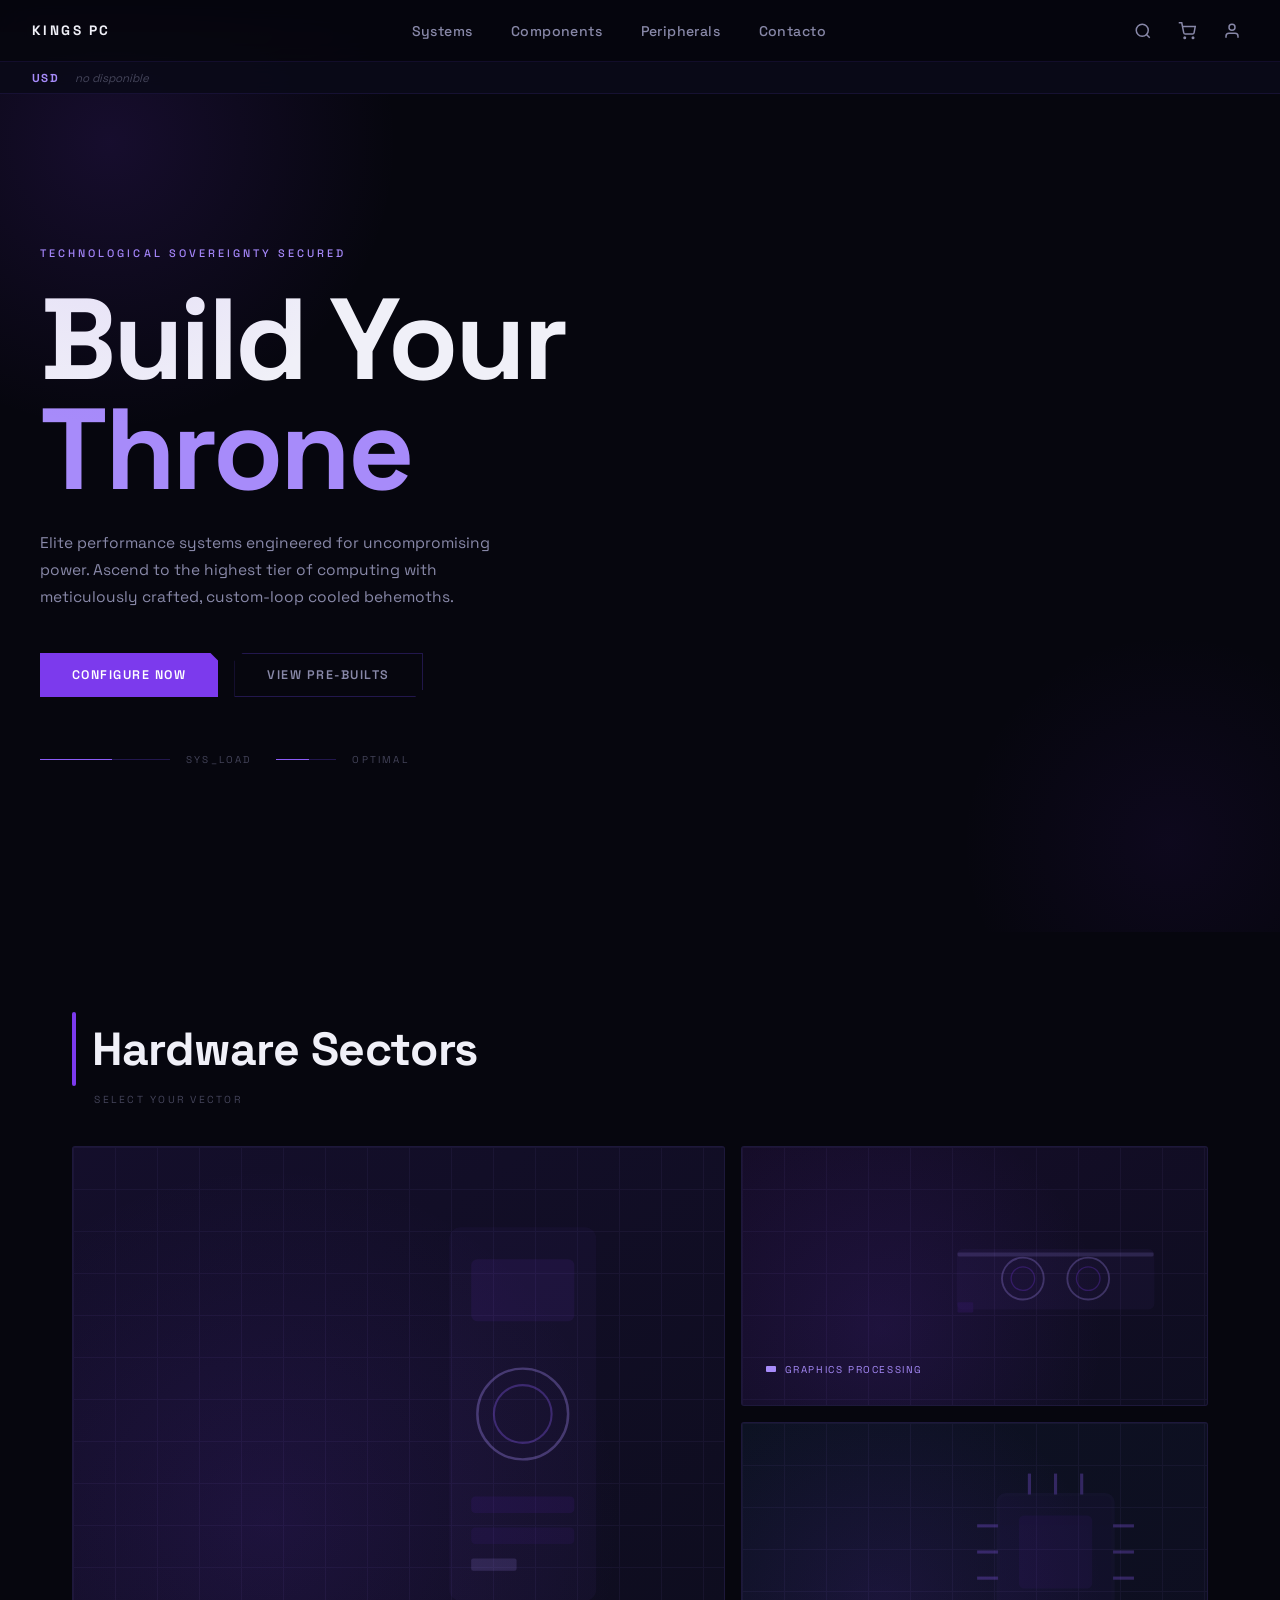
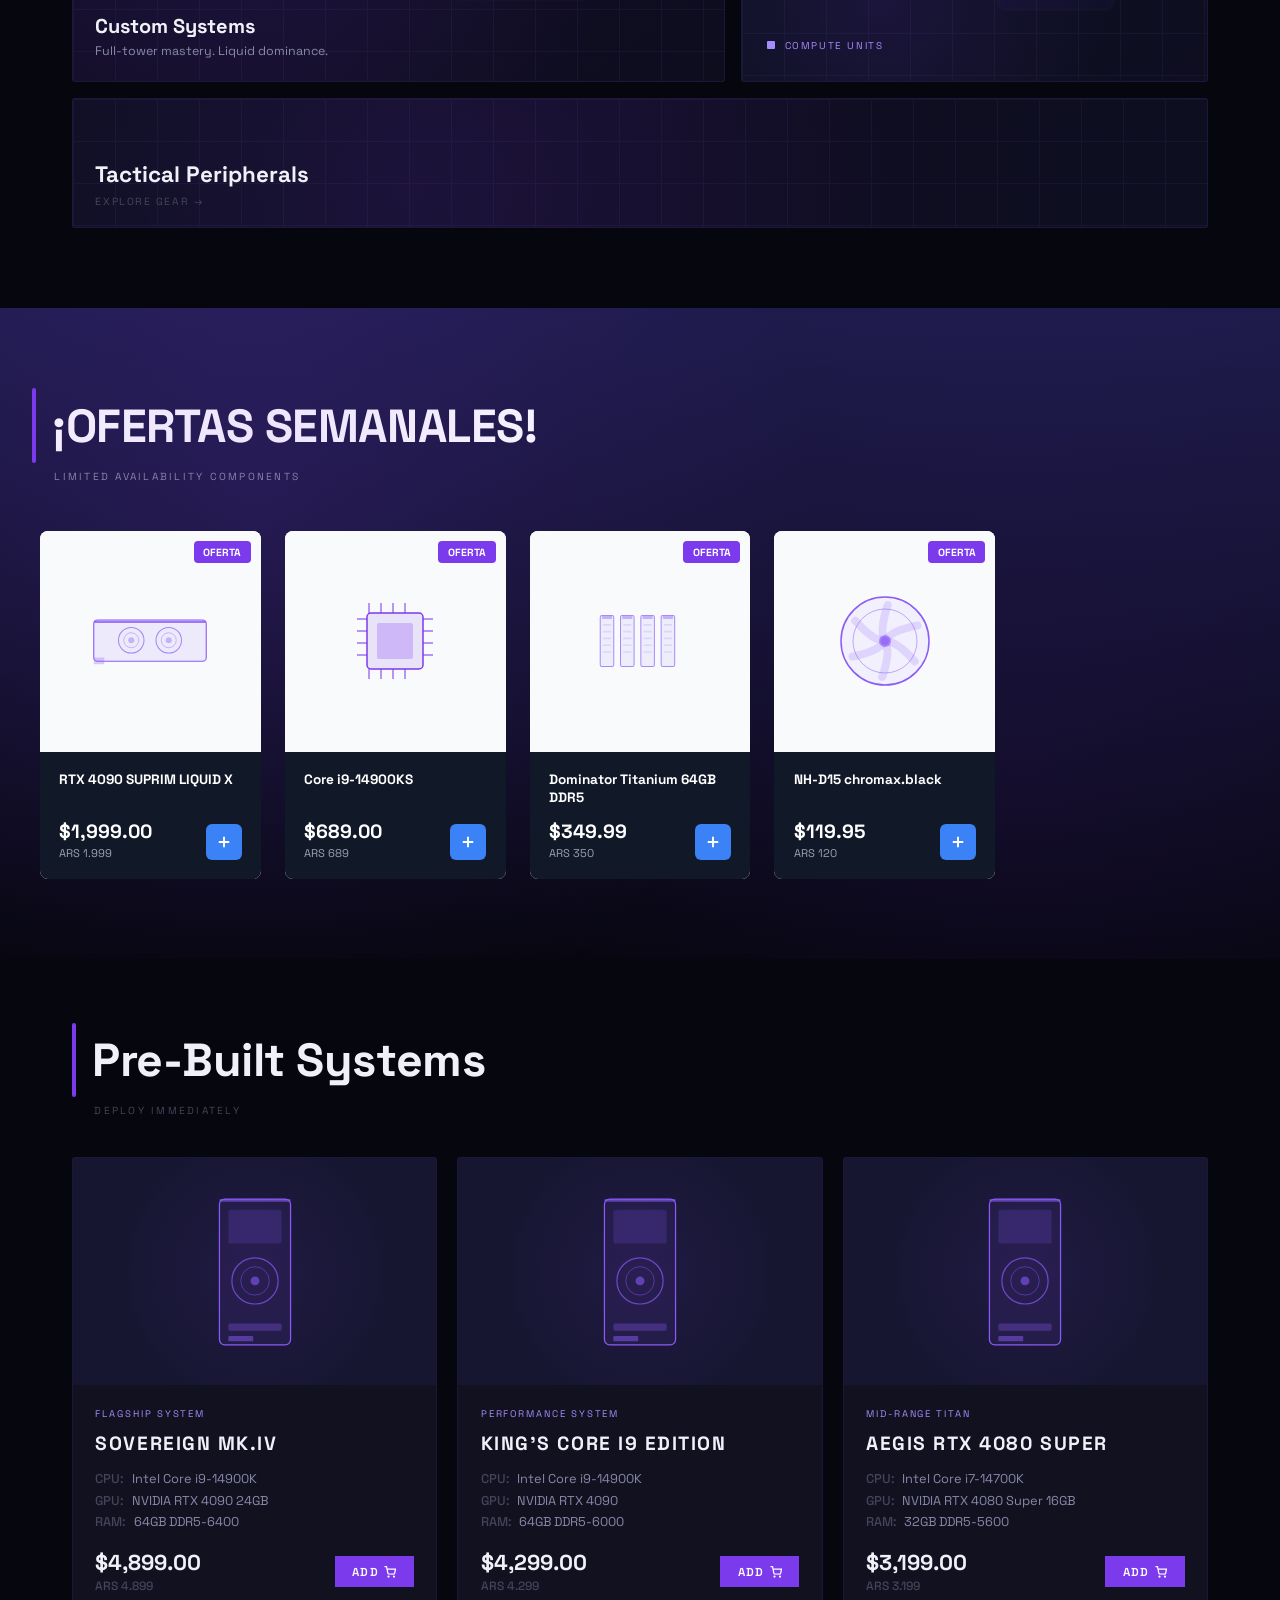
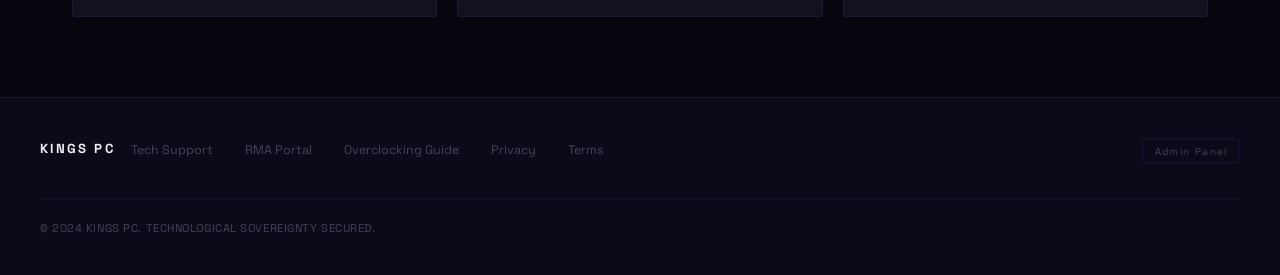
==== commit ccb87fa0: "contacto" ====
--- a/index.html
+++ b/index.html
@@ -57,6 +57,63 @@
     <span class="ticker-item loading">cargando cotizaciones…</span>
   </div>
   <span class="ticker-updated" id="ticker-updated"></span>
+</div>
+
+    </div>
+  </div>
+</section>
+
+<!-- ── AUTH MODAL ── -->
+<div class="auth-overlay" id="auth-overlay">
+  <div class="auth-modal">
+    <button class="auth-close" onclick="toggleAuthModal()">✕</button>
+    
+    <div id="auth-logged-in" style="display:none">
+      <div class="auth-profile">
+        <div class="profile-avatar" id="p-avatar"></div>
+        <h2 id="p-name">Username</h2>
+        <p id="p-email">user@example.com</p>
+        <div class="profile-actions">
+          <button class="btn-fill" onclick="logout()">Terminate Session</button>
+        </div>
+      </div>
+    </div>
+
+    <div id="auth-logged-out">
+      <div class="auth-tabs">
+        <button class="auth-tab active" id="tab-login" onclick="setAuthTab('login')">Login</button>
+        <button class="auth-tab" id="tab-signup" onclick="setAuthTab('signup')">Register</button>
+      </div>
+
+      <div class="auth-form active" id="form-login">
+        <div class="a-field">
+          <label>Email Address</label>
+          <input type="email" id="l-email" placeholder="name@domain.com">
+        </div>
+        <div class="a-field">
+          <label>Password</label>
+          <input type="password" id="l-pass" placeholder="••••••••">
+        </div>
+        <button class="btn-auth" onclick="login()">Access System</button>
+      </div>
+
+      <div class="auth-form" id="form-signup">
+        <div class="a-field">
+          <label>Full Name</label>
+          <input type="text" id="s-name" placeholder="John Doe">
+        </div>
+        <div class="a-field">
+          <label>Email Address</label>
+          <input type="email" id="s-email" placeholder="name@domain.com">
+        </div>
+        <div class="a-field">
+          <label>Password</label>
+          <input type="password" id="s-pass" placeholder="••••••••">
+        </div>
+        <button class="btn-auth" onclick="signup()">Initialize Registration</button>
+      </div>
+    </div>
+  </div>
 </div>
 
 <!-- ── MOBILE NAV ── -->
@@ -271,6 +328,78 @@
   </div>
 </section>
 
+<!-- ══════════════════════════════ CONTACT VIEW ══════════════════════════════ -->
+<section class="view" id="v-contact">
+  <div class="contact-view">
+    <div class="sec-hdr">
+      <h2>CONEXIÓN ESTABLECIDA</h2>
+      <p class="sec-sub">Direct Channel to Kings PC Command</p>
+    </div>
+
+    <div class="contact-grid">
+      <div class="contact-info">
+        <div class="info-block">
+          <div class="info-lbl">UBICACIÓN HQ</div>
+          <div class="info-val">Entre Ríos sur 181 Capital, San Juan</div>
+        </div>
+        <div class="info-block">
+          <div class="info-lbl">DIRECT WHATSAPP</div>
+          <div class="info-val acc-txt">+54 9 11 7829 8456</div>
+        </div>
+        <div class="info-block">
+          <div class="info-lbl">SERVICIO TÉCNICO</div>
+          <div class="info-val acc-txt">+54 9 264 519 1474</div>
+        </div>
+        <div class="info-block">
+          <div class="info-lbl">EMAIL DE ENLACE</div>
+          <div class="info-val">ventas@tecnobytestore.com.ar</div>
+        </div>
+        <div class="info-block">
+          <div class="info-lbl">HORARIO DE OPERACIÓN</div>
+          <div class="info-val">Lunes a Viernes: 9 a 13hs / 17 a 21hs<br>Sábados: 9 a 14hs</div>
+        </div>
+      </div>
+
+      <div class="contact-map">
+        <iframe 
+          src="https://www.google.com/maps/embed?pb=!1m18!1m12!1m3!1d3400.123456789!2d-68.526!3d-31.537!2m3!1f0!2f0!3f0!3m2!1i1024!2i768!4f13.1!3m3!1m2!1s0x0%3A0x0!2zMzHCsDMyJzEzLjAiUyA2OMKwMzEnMzMuNiJX!5e0!3m2!1sen!2sar!4v1234567890" 
+          width="100%" height="100%" style="border:0;" allowfullscreen="" loading="lazy">
+        </iframe>
+      </div>
+    </div>
+
+    <div class="contact-form-wrap">
+      <div class="form-row">
+        <div class="a-field">
+          <label>Nombre Completo</label>
+          <input type="text" placeholder="Designación del remitente">
+        </div>
+        <div class="a-field">
+          <label>Teléfono</label>
+          <input type="text" placeholder="+54 000 0000000">
+        </div>
+      </div>
+      <div class="a-field">
+        <label>Mensaje / Requerimiento</label>
+        <textarea rows="6" placeholder="Escriba su mensaje aquí..."></textarea>
+      </div>
+      <div class="form-row">
+        <div class="a-field">
+          <label>Email de Respuesta</label>
+          <input type="email" placeholder="nombre@dominio.com">
+        </div>
+        <div class="a-field">
+          <label>Verificación del Sistema</label>
+          <div class="captcha-placeholder">CAPTCHA_VALIDATION_REQUIRED</div>
+        </div>
+      </div>
+      <button class="btn-fill btn-send" onclick="showToast('Mensaje enviado al centro de comando.')">
+        ENVIAR TRANSMISIÓN →
+      </button>
+    </div>
+  </div>
+</section>
+
 <!-- ── AUTH MODAL ── -->
 <div class="auth-overlay" id="auth-overlay">
   <div class="auth-modal">
@@ -324,6 +453,12 @@
   </div>
 </div>
 
+<!-- ── MOBILE NAV ── -->
+<div class="mob-nav" id="mob-nav">
+  <button class="mob-close" onclick="toggleMobNav()">✕</button>
+  <div id="mob-nav-links"><!-- rendered by app.js --></div>
+</div>
+
 <!-- ── FOOTER ── -->
 <footer>
   <div class="footer-inner">
--- a/assets/styles.css
+++ b/assets/styles.css
@@ -330,6 +330,30 @@
 .toast.show{transform:translateY(0);opacity:1}
 .toast-dot{width:7px;height:7px;border-radius:50%;background:var(--acc-light);flex-shrink:0}
 
+/* ── CONTACT ── */
+.contact-view { padding: 7rem 2rem 4rem; max-width: 1200px; margin: 0 auto; }
+.contact-grid { display: grid; grid-template-columns: 1fr 1.2fr; gap: 4rem; margin-bottom: 4rem; }
+.info-block { margin-bottom: 2rem; }
+.info-lbl { font-size: .62rem; letter-spacing: .22em; text-transform: uppercase; color: var(--txt3); margin-bottom: .6rem; border-bottom: 1px solid var(--bdr); padding-bottom: .4rem; }
+.info-val { font-size: 1.1rem; font-weight: 600; color: var(--txt); line-height: 1.4; }
+.acc-txt { color: var(--acc-light); }
+.contact-map { background: var(--bg2); border: 1px solid var(--bdr); border-radius: 4px; height: 400px; overflow: hidden; }
+.contact-form-wrap { background: var(--card); border: 1px solid var(--bdr); padding: 3rem; border-radius: 4px; display: flex; flex-direction: column; gap: 2rem; }
+.form-row { display: grid; grid-template-columns: 1fr 1fr; gap: 2rem; }
+.captcha-placeholder { background: var(--bg3); border: 1px dashed var(--bdr-mid); color: var(--txt3); height: 100%; display: flex; align-items: center; justify-content: center; font-size: .7rem; letter-spacing: .1em; border-radius: 3px; }
+.btn-send { align-self: flex-start; padding: 1rem 3rem; margin-top: 1rem; }
+
+@media(max-width:900px) {
+  .contact-grid { grid-template-columns: 1fr; gap: 3rem; }
+  .contact-map { height: 300px; }
+  .form-row { grid-template-columns: 1fr; gap: 2rem; }
+}
+@media(max-width:600px) {
+  .contact-view { padding: 6rem 1.25rem 3rem; }
+  .contact-form-wrap { padding: 1.5rem; }
+  .info-val { font-size: 1rem; }
+}
+
 /* ── AUTH MODAL ── */
 .auth-overlay {
   display: none; position: fixed; inset: 0; z-index: 500;
@@ -536,27 +560,94 @@
 
 /* ── MOBILE NAV ── */
 .mob-nav{
-  display:none;position:fixed;inset:0;z-index:99;background:rgba(6,6,14,.97);
-  flex-direction:column;align-items:center;justify-content:center;gap:2rem;
+  display:none;position:fixed;inset:0;z-index:999;background:rgba(6,6,14,.98);
+  flex-direction:column;align-items:center;justify-content:center;gap:2.5rem;
+  padding:2rem;
 }
 .mob-nav.open{display:flex}
-.mob-nav a{font-size:1.5rem;font-weight:700;color:var(--txt2);text-decoration:none;letter-spacing:.05em;cursor:pointer;transition:color .2s}
-.mob-nav a:hover{color:var(--txt)}
-.mob-close{position:absolute;top:1.4rem;right:1.4rem;background:none;border:none;color:var(--txt2);font-size:1.5rem;cursor:pointer}
+.mob-nav a{font-size:1.8rem;font-weight:700;color:var(--txt2);text-decoration:none;letter-spacing:.05em;cursor:pointer;transition:all .3s}
+.mob-nav a:hover{color:var(--acc-light);transform:scale(1.05)}
+.mob-close{position:absolute;top:1.4rem;right:1.4rem;background:none;border:none;color:var(--txt2);font-size:1.8rem;cursor:pointer;transition:color .2s}
+.mob-close:hover{color:var(--txt)}
 
 /* ── RESPONSIVE ── */
 @media(max-width:900px){
   .nav-links{display:none}.hamburger{display:flex}
   .sectors-grid{grid-template-columns:1fr;grid-template-rows:auto}
   .sector-card.large{grid-row:auto;height:280px}.sector-card{height:190px}
-  .comp-layout{grid-template-columns:1fr}.filters{position:static}
+  .comp-layout{grid-template-columns:1fr}.filters{position:static;margin-bottom:2rem}
   .prod-grid{grid-template-columns:repeat(auto-fill,minmax(200px,1fr))}
-  .detail-grid{grid-template-columns:1fr;gap:2rem}
+  .detail-grid{grid-template-columns:1fr;gap:2.5rem}
   .cart-layout{grid-template-columns:1fr}.order-sum{position:static}
-}
+  .hero{padding:8rem 2rem 4rem}
+}
+
 @media(max-width:600px){
-  .nav{padding:0 1rem}.hero{padding:7rem 1.2rem 3rem}
-  .sectors{padding:3rem 1.2rem}.featured{padding:3rem 1.2rem}
-  .cart-item{grid-template-columns:60px 1fr}
-  .ci-right{grid-column:1/-1;flex-direction:row;justify-content:space-between;align-items:center}
-}
+  .nav{padding:0 1.25rem}
+  .nav-logo{font-size:.75rem}
+  .nav-actions{gap:.4rem}
+  .nav-icon{padding:.35rem}
+  
+  .dolar-ticker{padding:0 1.25rem;gap:.75rem}
+  .ticker-updated{display:none}
+  
+  .hero{padding:7rem 1.25rem 3.5rem}
+  .hero-tag{margin-bottom:1rem;font-size:.6rem}
+  .hero-title{font-size:3.5rem}
+  .hero-desc{font-size:.9rem;line-height:1.6}
+  .hero-btns{flex-direction:column;width:100%}
+  .hero-btns button{width:100%;text-align:center}
+  .hero-indicator{margin-top:2.5rem}
+  
+  .promo-inner{gap:.8rem;flex-wrap:wrap;padding:.5rem 0}
+  .promo-text{font-size:.7rem}
+  .time-box{min-width:44px;padding:.15rem .4rem}
+  .time-box span{font-size:1rem}
+  .time-box small{font-size:.45rem}
+  .time-sep{font-size:1rem}
+  
+  .sec-hdr{margin-bottom:1.8rem}
+  .sec-hdr h2{font-size:1.8rem}
+  .sec-sub{margin-left:1.1rem;font-size:.6rem}
+  
+  .sectors{padding:3.5rem 1.25rem}
+  .sector-card > svg{display:none} /* Hide large background SVGs on very small screens */
+  .sector-name{font-size:1.1rem}
+  
+  .hero-btns{gap:.75rem} /* Adjust gap for stacked buttons */
+  
+  .weekly-offers{padding:4rem 1.25rem}
+  .offers-grid{grid-template-columns:repeat(auto-fill,minmax(160px,1fr));gap:1rem;margin-top:2rem}
+  .offer-info{padding:.9rem}
+  .offer-name{font-size:.78rem;min-height:2.4em}
+  .op-usd{font-size:1rem}
+  .btn-add-offer{width:32px;height:32px;bottom:.9rem;right:.9rem}
+  
+  .featured{padding:3.5rem 1.25rem}
+  .sys-grid{grid-template-columns:1fr;gap:1.5rem}
+  
+  .prod-grid{grid-template-columns:1fr;gap:1.2rem}
+  
+  .detail-view{padding:6rem 1.25rem 3rem}
+  .detail-name{font-size:2.4rem}
+  .detail-price-usd{font-size:2rem}
+  .detail-actions{flex-direction:column}
+  .specs-grid{grid-template-columns:1fr}
+  
+  .cart-view{padding:6rem 1.25rem 3rem}
+  .cart-ttl{font-size:2.8rem}
+  .cart-item{grid-template-columns:70px 1fr;padding:1rem;gap:.9rem}
+  .ci-img{width:70px;height:70px}
+  .ci-right{grid-column:1/-1;flex-direction:row;justify-content:space-between;align-items:center;margin-top:.5rem;padding-top:.5rem;border-top:1px solid var(--bdr)}
+  
+  .footer-inner{flex-direction:column;align-items:flex-start;gap:1.5rem}
+  .f-links{flex-direction:column;gap:1rem}
+  .f-copy{margin-top:1rem;padding-top:1rem}
+  
+  .auth-modal{padding:2rem 1.5rem}
+}
+
+@media(max-width:380px){
+  .hero-title{font-size:2.8rem}
+  .offers-grid{grid-template-columns:1fr}
+}
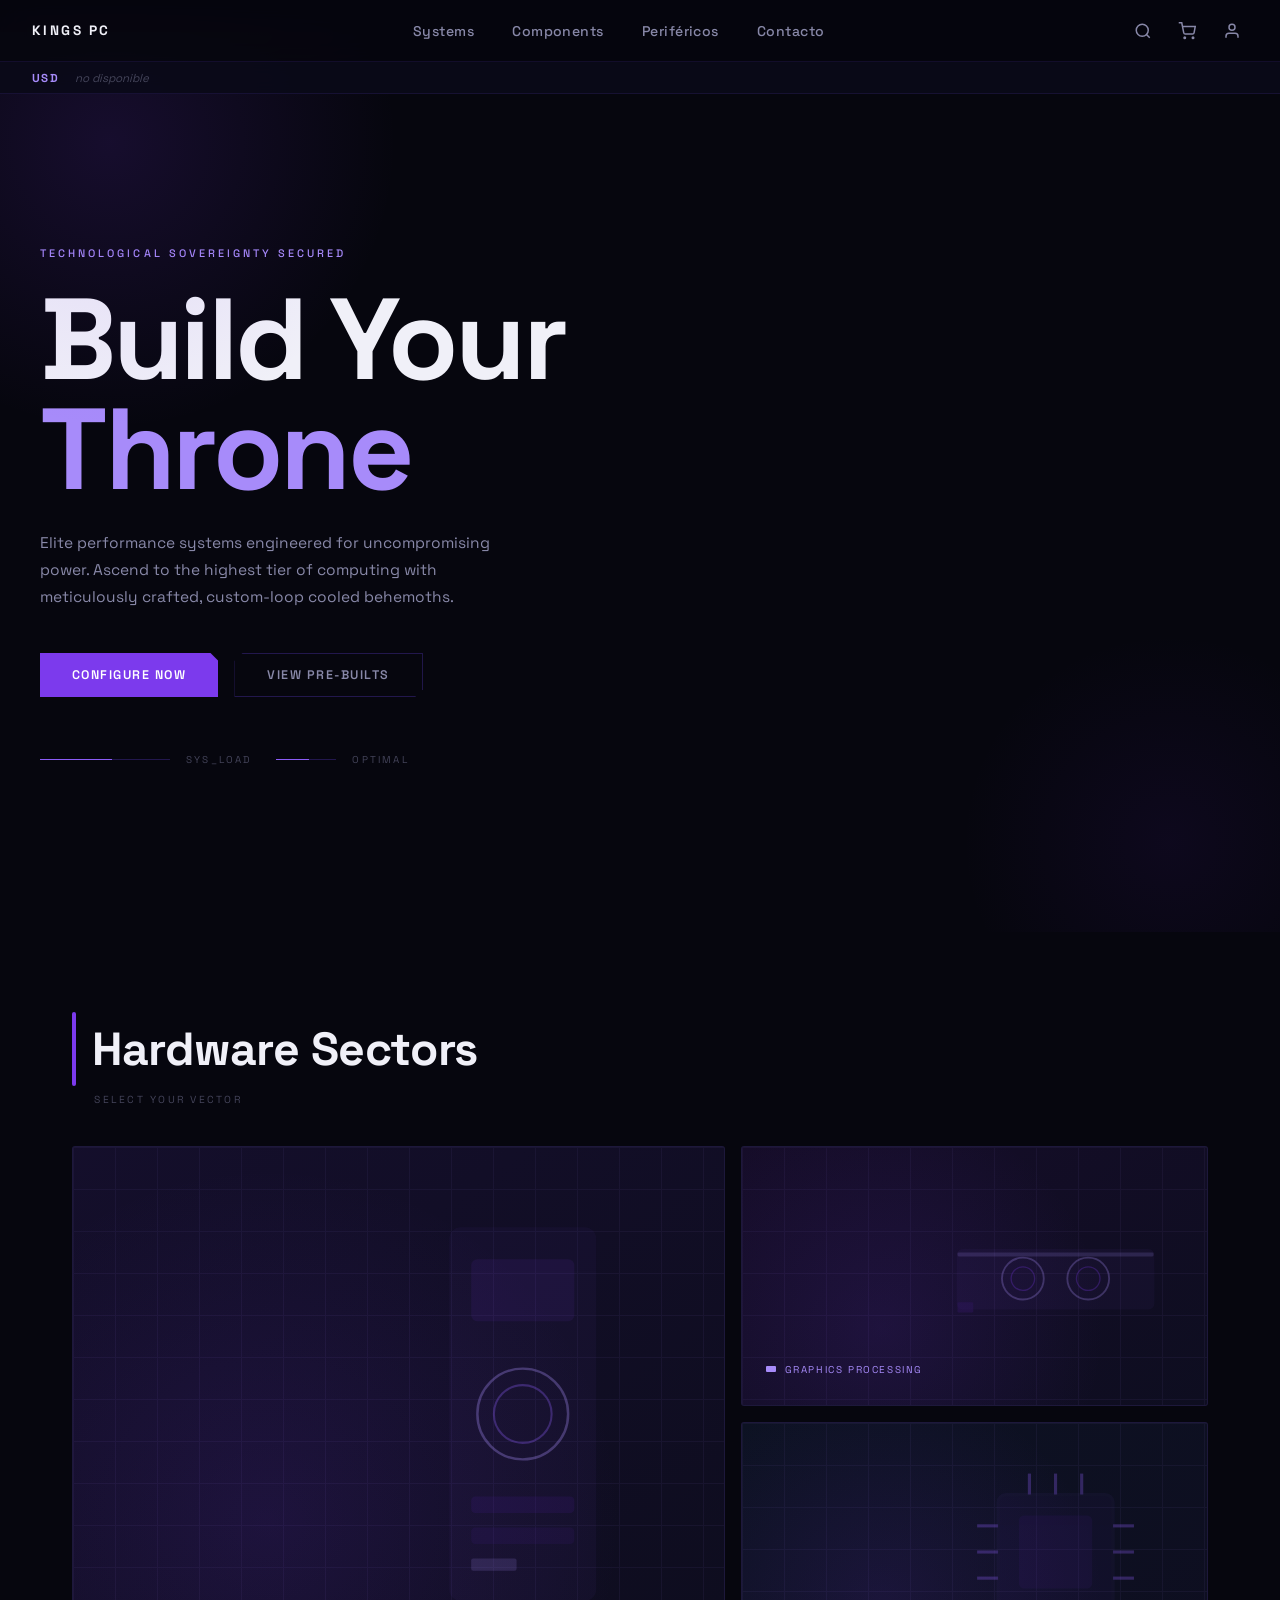
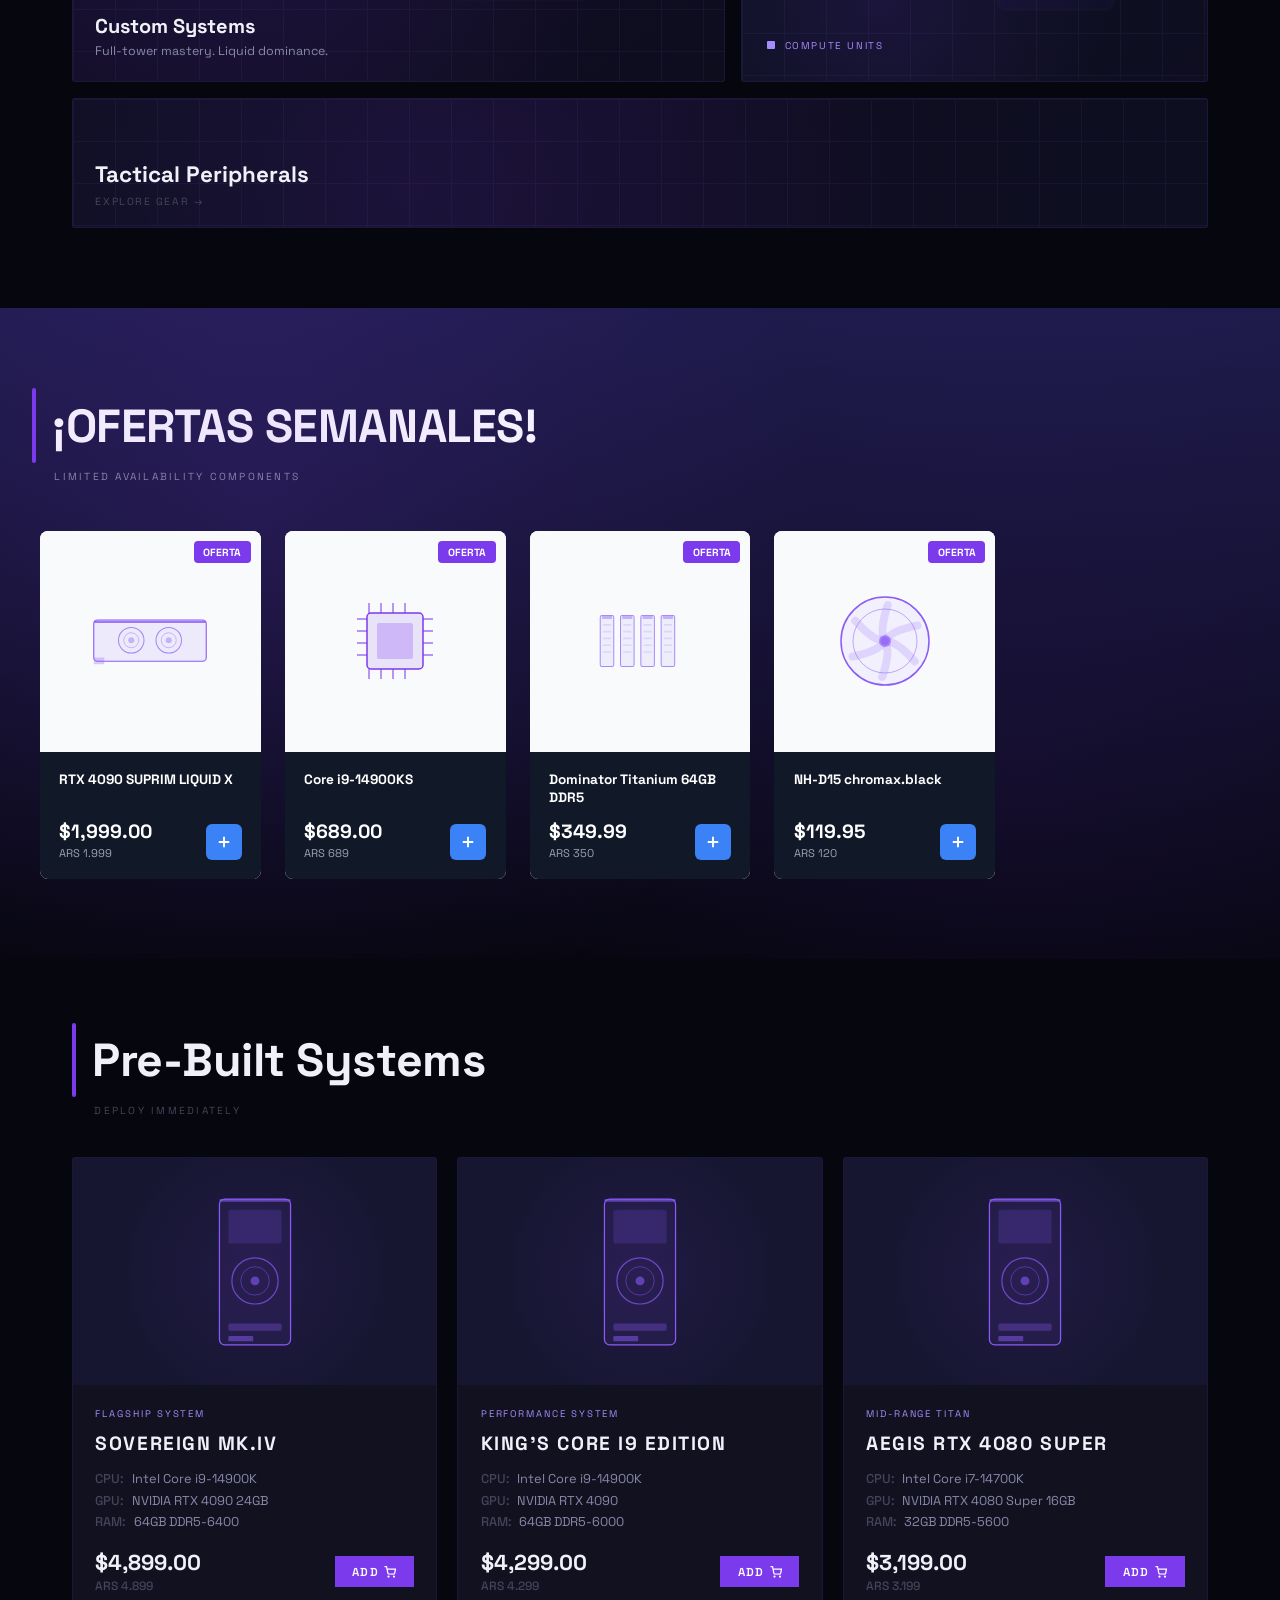
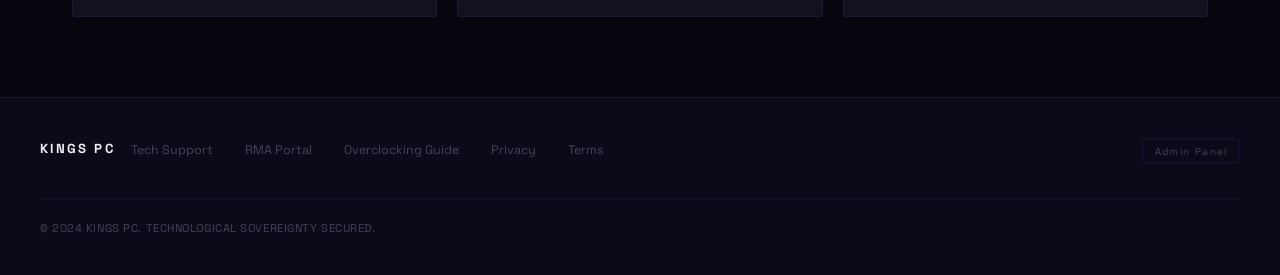
==== commit 068245fb: "contacto v3" ====
--- a/index.html
+++ b/index.html
@@ -58,10 +58,6 @@
   </div>
   <span class="ticker-updated" id="ticker-updated"></span>
 </div>
-
-    </div>
-  </div>
-</section>
 
 <!-- ── AUTH MODAL ── -->
 <div class="auth-overlay" id="auth-overlay">
@@ -223,7 +219,7 @@
     </div>
 
     <!-- Peripherals full-width card -->
-    <div class="sector-card" style="margin-top:1rem;height:130px;" onclick="goView('home')">
+    <div class="sector-card" style="margin-top:1rem;height:130px;" onclick="goView('peripherals')">
       <div class="sector-bg bg-periph"></div>
       <div class="sector-grid-lines"></div>
       <div class="sector-glow"></div>
@@ -328,6 +324,16 @@
   </div>
 </section>
 
+<!-- ══════════════════════════════ PERIPHERALS VIEW ══════════════════════════════ -->
+<section class="view" id="v-peripherals">
+  <div class="page-top">
+    <h1>Periféricos Tácticos</h1>
+    <p class="sec-sub">Equipo de combate para tu setup</p>
+  </div>
+  <div class="periph-grid" id="periph-grid"><!-- rendered by app.js --></div>
+</section>
+
+
 <!-- ══════════════════════════════ CONTACT VIEW ══════════════════════════════ -->
 <section class="view" id="v-contact">
   <div class="contact-view">
--- a/assets/styles.css
+++ b/assets/styles.css
@@ -330,6 +330,19 @@
 .toast.show{transform:translateY(0);opacity:1}
 .toast-dot{width:7px;height:7px;border-radius:50%;background:var(--acc-light);flex-shrink:0}
 
+/* ── PERIPHERALS ── */
+.periph-grid {
+  display: grid;
+  grid-template-columns: repeat(auto-fill, minmax(280px, 1fr));
+  gap: 1.5rem;
+  padding: 0 2rem 4rem;
+  max-width: 1200px;
+  margin: 0 auto;
+}
+@media(max-width:600px) {
+  .periph-grid { grid-template-columns: 1fr; padding: 0 1.25rem 3rem; gap: 1.2rem; }
+}
+
 /* ── CONTACT ── */
 .contact-view { padding: 7rem 2rem 4rem; max-width: 1200px; margin: 0 auto; }
 .contact-grid { display: grid; grid-template-columns: 1fr 1.2fr; gap: 4rem; margin-bottom: 4rem; }
